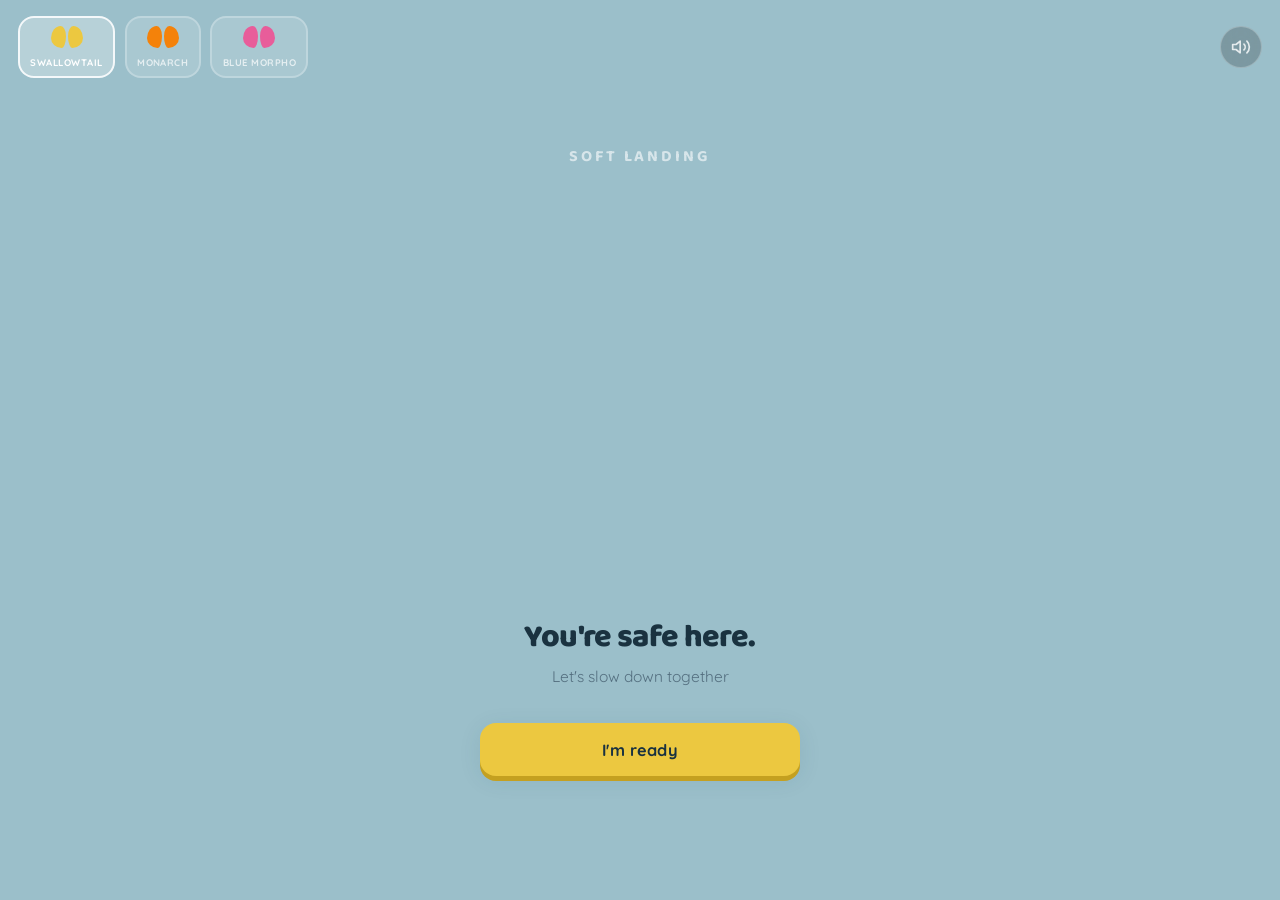
==== index.html @ 261a5939 "Put species picker and music button in shared top bar so they align" ====
<!DOCTYPE html>
<html lang="en">
<head>
    <meta charset="UTF-8">
    <meta name="viewport" content="width=device-width, initial-scale=1.0">
    <title>Soft Landing</title>
    <link rel="preconnect" href="https://fonts.googleapis.com">
    <link rel="preconnect" href="https://fonts.gstatic.com" crossorigin>
    <link href="https://fonts.googleapis.com/css2?family=Baloo+2:wght@700;800&family=Quicksand:wght@400;500;600;700&display=swap" rel="stylesheet">
    <link rel="stylesheet" href="style.css">
    <script>const t=localStorage.getItem('bf-theme');if(t)document.documentElement.classList.add('theme-'+t);</script>
</head>
<body>
    <div class="screen active screen--breathing">
        <div class="home-top-bar">
            <div class="species-picker" id="speciesPicker">
                <button class="species-btn" data-theme="" data-video="images/breathingbutterfly.mp4">
                    <div class="species-icon" style="--wc:#ECC840"></div>
                    <span>Swallowtail</span>
                </button>
                <button class="species-btn" data-theme="monarch" data-video="images/butterfly-monarch.mp4">
                    <div class="species-icon" style="--wc:#F4820A"></div>
                    <span>Monarch</span>
                </button>
                <button class="species-btn" data-theme="morpho" data-video="images/butterfly-morpho.mp4">
                    <div class="species-icon" style="--wc:#E85D9A"></div>
                    <span>Blue Morpho</span>
                </button>
            </div>
            <button class="sound-toggle" id="soundToggle" aria-label="Toggle music"></button>
        </div>
        <div class="content breathing-content">
            <p class="app-name">Soft Landing</p>
            <video class="butterfly-video" id="butterflyVideo" autoplay loop muted playsinline>
                <source src="images/breathingbutterfly.mp4" type="video/mp4">
            </video>
            <header class="page-header">
                <h1 class="heading heading--light">You're safe here.</h1>
                <p class="subheading subheading--light">Let's slow down together</p>
            </header>
            <div class="btn-group">
                <button class="btn btn--fill" id="btnReady">I'm ready</button>
            </div>
        </div>
    </div>

    <audio id="bgMusic" loop src="images/theme-music.mp3"></audio>

    <script>
        // Species picker
        const video = document.getElementById('butterflyVideo');
        const VIDEOS = {
            '':       'images/breathingbutterfly.mp4',
            'monarch':'images/butterfly-monarch.mp4',
            'morpho': 'images/butterfly-morpho.mp4',
        };

        function applyTheme(theme, videoSrc) {
            localStorage.setItem('bf-theme', theme);
            document.documentElement.classList.remove('theme-monarch', 'theme-morpho');
            if (theme) document.documentElement.classList.add('theme-' + theme);
            // Swap butterfly video
            const src = videoSrc || VIDEOS[theme] || VIDEOS[''];
            if (video.querySelector('source').src !== new URL(src, location.href).href) {
                video.querySelector('source').setAttribute('src', src);
                video.load(); video.play();
            }
        }

        const saved = localStorage.getItem('bf-theme') || '';
        document.querySelectorAll('.species-btn').forEach(btn => {
            if (btn.dataset.theme === saved) btn.classList.add('active');
            btn.addEventListener('click', () => {
                document.querySelectorAll('.species-btn').forEach(b => b.classList.remove('active'));
                btn.classList.add('active');
                applyTheme(btn.dataset.theme, btn.dataset.video);
            });
        });

        // Restore saved video on load
        applyTheme(saved);

        document.getElementById('btnReady').addEventListener('click', () => {
            const video = document.getElementById('butterflyVideo');
            video.classList.add('flying-up');
            // Ensure music preference is saved before navigating
            if (musicOn) { music.play().catch(() => {}); }
            setTimeout(() => { window.location.href = 'camera.html'; }, 680);
        });

        // ── Music toggle ──────────────────────────────────────
        const music = document.getElementById('bgMusic');
        const toggleBtn = document.getElementById('soundToggle');
        let musicOn = localStorage.getItem('music-on') !== 'false'; // default on

        const ICON_ON  = `<svg width="20" height="20" viewBox="0 0 24 24" fill="none" stroke="currentColor" stroke-width="2" stroke-linecap="round" stroke-linejoin="round"><polygon points="11 5 6 9 2 9 2 15 6 15 11 19 11 5"/><path d="M15.54 8.46a5 5 0 0 1 0 7.07"/><path d="M19.07 4.93a10 10 0 0 1 0 14.14"/></svg>`;
        const ICON_OFF = `<svg width="20" height="20" viewBox="0 0 24 24" fill="none" stroke="currentColor" stroke-width="2" stroke-linecap="round" stroke-linejoin="round"><polygon points="11 5 6 9 2 9 2 15 6 15 11 19 11 5"/><line x1="23" y1="9" x2="17" y2="15"/><line x1="17" y1="9" x2="23" y2="15"/></svg>`;

        function applyMusicState(play) {
            musicOn = play;
            localStorage.setItem('music-on', play ? 'true' : 'false');
            toggleBtn.innerHTML = play ? ICON_ON : ICON_OFF;
            toggleBtn.setAttribute('aria-label', play ? 'Music on' : 'Music off');
            if (play) {
                music.play().catch(() => {});
            } else {
                music.pause();
            }
        }

        toggleBtn.addEventListener('click', () => applyMusicState(!musicOn));

        // Auto-start if preference is on (requires user gesture — handled on btnReady)
        applyMusicState(musicOn);
    </script>
</body>
</html>
---- style.css ----
:root {
    --bg:              #EDF5F7;
    --bg-card:         #FFFFFF;
    --yellow:          #ECC840;
    --yellow-deep:     #C4A020;
    --yellow-pale:     #FFF8D6;
    --teal:            #9BBFCA;
    --teal-deep:       #4A8A9A;
    --teal-pale:       #E2F1F5;
    --text:            #1A3240;
    --text-soft:       #557080;
    --text-muted:      rgba(26, 50, 64, 0.48);
    --yellow-rgb:      236, 200, 64;
    --yellow-deep-rgb: 196, 160, 32;
    --teal-rgb:        155, 191, 202;
    --radius-sm:    10px;
    --radius-md:    16px;
    --radius-lg:    24px;
    --radius-xl:    36px;
    --shadow-sm:    0 2px 12px rgba(26, 80, 100, 0.07);
    --shadow-md:    0 4px 22px rgba(26, 80, 100, 0.10);
    --shadow-lg:    0 8px 36px rgba(26, 80, 100, 0.13);
}

/* ─── Colour themes ──────────────────────────────────────── */

html.theme-monarch {
    --yellow:          #F4820A;
    --yellow-deep:     #C45A00;
    --yellow-pale:     #FFF0E0;
    --teal:            #4B7EC8;
    --teal-deep:       #2A5A9A;
    --teal-pale:       #E0EAFB;
    --bg:              #EDF2FA;
    --yellow-rgb:      244, 130, 10;
    --yellow-deep-rgb: 196, 90, 0;
    --teal-rgb:        75, 126, 200;
}

html.theme-morpho {
    --yellow:          #E85D9A;
    --yellow-deep:     #B83070;
    --yellow-pale:     #FFE0F2;
    --teal:            #5B9BD5;
    --teal-deep:       #2D6BB0;
    --teal-pale:       #E5EEFF;
    --bg:              #F5EFF8;
    --yellow-rgb:      232, 93, 154;
    --yellow-deep-rgb: 184, 48, 112;
    --teal-rgb:        91, 155, 213;
}

/* ─── Species picker (start page) ───────────────────────── */

.home-top-bar {
    position: absolute;
    top: 0;
    left: 0;
    right: 0;
    display: flex;
    align-items: center;
    justify-content: space-between;
    padding: 16px 18px;
    z-index: 10;
}

.species-picker {
    display: flex;
    gap: 0.6rem;
}

.species-btn {
    display: flex;
    flex-direction: column;
    align-items: center;
    gap: 0.35rem;
    background: rgba(255, 255, 255, 0.14);
    border: 2px solid rgba(255, 255, 255, 0.25);
    border-radius: var(--radius-md);
    padding: 0.5rem 0.65rem;
    cursor: pointer;
    color: rgba(255, 255, 255, 0.7);
    font-size: 0.6rem;
    font-family: 'Quicksand', sans-serif;
    font-weight: 700;
    letter-spacing: 0.05em;
    text-transform: uppercase;
    transition: background 0.2s, border-color 0.2s, color 0.2s;
    -webkit-tap-highlight-color: transparent;
}

.species-btn.active {
    background: rgba(255, 255, 255, 0.28);
    border-color: rgba(255, 255, 255, 0.85);
    color: #fff;
}

.species-icon {
    width: 34px;
    height: 24px;
    position: relative;
}

.species-icon::before,
.species-icon::after {
    content: '';
    position: absolute;
    top: 0;
    width: 15px;
    height: 22px;
    background: var(--wc, #ECC840);
}

.species-icon::before {
    right: calc(50% + 1px);
    border-radius: 65% 35% 30% 70% / 55% 45% 55% 45%;
}

.species-icon::after {
    left: calc(50% + 1px);
    border-radius: 35% 65% 70% 30% / 45% 55% 45% 55%;
}

* { box-sizing: border-box; margin: 0; padding: 0; }

html {
    height: 100%;
    height: 100dvh;
}

body {
    font-family: 'Quicksand', sans-serif;
    background: var(--bg);
    color: var(--text);
    height: 100%;
    overflow: hidden;
}

/* ─── Page entry animation ───────────────────────────────── */

@keyframes pageEnter {
    from { opacity: 0; transform: translateY(18px); }
    to   { opacity: 1; transform: translateY(0); }
}

/* ─── Screen base ────────────────────────────────────────── */

.screen {
    position: fixed;
    inset: 0;
    display: flex;
    flex-direction: column;
    align-items: center;
    justify-content: center;
    overflow-y: auto;
    background:
        radial-gradient(ellipse at 92% 8%,  rgba(var(--teal-rgb), 0.28) 0%, transparent 52%),
        radial-gradient(ellipse at 8%  92%, rgba(var(--yellow-rgb), 0.13) 0%, transparent 52%),
        var(--bg);
    animation: pageEnter 0.42s cubic-bezier(0.22, 1, 0.36, 1) both;
}

/* ─── Breathing screen ───────────────────────────────────── */

.screen--breathing {
    background: var(--teal);
    justify-content: center;
}

.breathing-content {
    gap: 2.2rem;
    padding-top: 3.8rem;
    padding-bottom: 2.5rem;
}

.butterfly-video {
    width: 380px;
    height: 380px;
    object-fit: contain;
    transition: opacity 0.3s ease;
}

@keyframes butterflyFlyUp {
    0%   { transform: translateY(0) scale(1);    opacity: 1; }
    60%  { transform: translateY(-30%) scale(1.08); opacity: 1; }
    100% { transform: translateY(-130%) scale(0.9); opacity: 0; }
}

.butterfly-video.flying-up {
    animation: butterflyFlyUp 0.68s cubic-bezier(0.4, 0, 0.2, 1) forwards;
}

.heading--light   { color: #fff; }
.subheading--light { color: rgba(255, 255, 255, 0.92); font-weight: 700; }

.app-name {
    font-family: 'Baloo 2', cursive;
    font-size: 1rem;
    font-weight: 700;
    letter-spacing: 0.18em;
    text-transform: uppercase;
    color: rgba(255, 255, 255, 0.6);
}

.breathe-cue {
    font-size: 1rem;
    font-weight: 600;
    color: rgba(255, 255, 255, 0.82);
    letter-spacing: 0.04em;
    min-height: 1.5em;
    transition: opacity 0.5s ease;
}

.btn--ghost-light {
    background: rgba(255, 255, 255, 0.18);
    border-color: rgba(255, 255, 255, 0.75);
    color: #fff;
}

.btn--ghost-light:hover {
    background: rgba(255, 255, 255, 0.28);
    border-color: #fff;
    color: #fff;
}

/* ─── Typography ─────────────────────────────────────────── */

.heading {
    font-family: 'Baloo 2', cursive;
    font-size: 2rem;
    font-weight: 800;
    color: var(--text);
    line-height: 1.1;
    letter-spacing: -0.02em;
}

.subheading {
    font-size: 0.97rem;
    font-weight: 400;
    color: var(--text-soft);
    line-height: 1.55;
}

.page-header { text-align: center; display: flex; flex-direction: column; align-items: center; gap: 0.4rem; }
.page-header .step-badge { margin-bottom: 0.75rem; }
.page-header .subheading { margin-top: 0.15rem; }

/* ─── Content wrapper ────────────────────────────────────── */

.content {
    display: flex;
    flex-direction: column;
    align-items: center;
    gap: 1.75rem;
    padding: 2.5rem 1.5rem;
    max-width: 440px;
    width: 100%;
}

/* ─── Buttons ────────────────────────────────────────────── */

.btn-group {
    display: flex;
    flex-direction: column;
    gap: 0.7rem;
    width: 100%;
    max-width: 320px;
}

.btn {
    width: 100%;
    padding: 1.05rem 1.5rem;
    border-radius: var(--radius-md);
    font-family: 'Quicksand', sans-serif;
    font-size: 1.02rem;
    font-weight: 800;
    cursor: pointer;
    letter-spacing: 0.01em;
    border: none;
    transition: transform 0.14s ease, box-shadow 0.14s ease;
}

.btn--fill {
    background: var(--yellow);
    color: var(--text);
    box-shadow: 0 5px 0 var(--yellow-deep), var(--shadow-md);
}

.btn--fill:hover {
    transform: translateY(-2px);
    box-shadow: 0 7px 0 var(--yellow-deep), 0 12px 28px rgba(var(--yellow-deep-rgb), 0.3);
}

.btn--fill:active {
    transform: translateY(4px);
    box-shadow: 0 1px 0 var(--yellow-deep);
}

.btn--ghost {
    background: transparent;
    border: 2px solid rgba(155, 191, 202, 0.5);
    color: var(--text-soft);
    box-shadow: none;
}

.btn--ghost:hover {
    background: var(--teal-pale);
    border-color: var(--teal);
    color: var(--text);
}

.sound-toggle {
    width: 42px;
    height: 42px;
    flex-shrink: 0;
    display: flex;
    align-items: center;
    justify-content: center;
    background: rgba(0, 0, 0, 0.20);
    border: 1.5px solid rgba(255, 255, 255, 0.25);
    color: rgba(255, 255, 255, 0.80);
    cursor: pointer;
    border-radius: 50%;
    backdrop-filter: blur(8px);
    -webkit-backdrop-filter: blur(8px);
    transition: color 0.2s, background 0.2s, border-color 0.2s;
    -webkit-tap-highlight-color: transparent;
}

.sound-toggle:hover {
    color: #fff;
    background: rgba(0, 0, 0, 0.34);
    border-color: rgba(255, 255, 255, 0.5);
}

.btn--large {
    padding: 1.15rem 2rem;
    font-size: 1.05rem;
}

/* ─── Step badge ─────────────────────────────────────────── */

.step-badge {
    display: inline-flex;
    align-items: center;
    gap: 0.45rem;
    background: var(--yellow-pale);
    border: 1.5px solid rgba(var(--yellow-deep-rgb), 0.25);
    color: var(--teal-deep);
    font-size: 0.78rem;
    font-weight: 700;
    letter-spacing: 0.06em;
    text-transform: uppercase;
    padding: 0.35rem 1rem;
    border-radius: 100px;
}

.content--has-tracker {
    padding-top: 56px;
}

/* ─── Camera butterfly wings ─────────────────────────────── */

.camera-container {
    position: relative;
    width: 100%;
    max-width: 340px;
    display: flex;
    align-items: center;
    justify-content: center;
}

.wing {
    position: absolute;
    width: 350px;
    top: 50%;
    transform: translateY(-50%);
    z-index: 0;
    object-fit: contain;
    pointer-events: none;
}

.wing--left {
    left: -210px;
}

.wing--right {
    right: -160px;
}

/* ─── Camera Screen ──────────────────────────────────────── */

.content--camera {
    gap: 0.9rem;
    padding: 1rem 1.25rem 1.25rem;
}

.camera-wrap {
    position: relative;
    width: 100%;
    max-width: 340px;
    height: 400px;
    max-height: calc(100vh - 300px);
    border-radius: var(--radius-lg);
    overflow: hidden;
    background: #0D2830;
    box-shadow: var(--shadow-lg);
    z-index: 1;
}

.camera-feed {
    width: 100%;
    height: 100%;
    object-fit: cover;
    display: block;
}

.frame-corner {
    position: absolute;
    width: 26px;
    height: 26px;
    pointer-events: none;
}

.frame-corner--tl { top: 14px; left: 14px;   border-top: 2.5px solid var(--yellow); border-left: 2.5px solid var(--yellow); border-radius: 5px 0 0 0; }
.frame-corner--tr { top: 14px; right: 14px;  border-top: 2.5px solid var(--yellow); border-right: 2.5px solid var(--yellow); border-radius: 0 5px 0 0; }
.frame-corner--bl { bottom: 14px; left: 14px;  border-bottom: 2.5px solid var(--teal); border-left: 2.5px solid var(--teal); border-radius: 0 0 0 5px; }
.frame-corner--br { bottom: 14px; right: 14px; border-bottom: 2.5px solid var(--teal); border-right: 2.5px solid var(--teal); border-radius: 0 0 5px 0; }

.photo-counter {
    position: absolute;
    bottom: 14px;
    left: 50%;
    transform: translateX(-50%);
    background: rgba(255, 248, 214, 0.93);
    color: var(--text);
    font-family: 'Quicksand', sans-serif;
    font-size: 0.76rem;
    font-weight: 800;
    letter-spacing: 0.07em;
    padding: 5px 14px;
    border-radius: 100px;
    white-space: nowrap;
    pointer-events: none;
}

.camera-flash {
    position: absolute;
    inset: 0;
    background: white;
    opacity: 0;
    pointer-events: none;
}

.camera-error {
    position: absolute;
    inset: 0;
    display: none;
    align-items: center;
    justify-content: center;
    padding: 2rem;
    text-align: center;
    background: rgba(13, 40, 48, 0.78);
}

.camera-error.visible { display: flex; }

.camera-error p {
    font-size: 0.95rem;
    font-style: italic;
    color: rgba(236, 200, 64, 0.9);
    line-height: 1.7;
}

.camera-prompt {
    font-size: 1rem;
    font-weight: 700;
    color: var(--text);
    background: var(--bg-card);
    padding: 0.65rem 1.5rem;
    border-radius: 100px;
    box-shadow: var(--shadow-sm);
    border: 1.5px solid rgba(var(--teal-rgb), 0.28);
    transition: opacity 0.25s ease;
    white-space: nowrap;
    max-width: 320px;
    width: 100%;
    text-align: center;
}

.btn--capture {
    width: 72px;
    height: 72px;
    border-radius: 50%;
    border: 3px solid rgba(255,255,255,0.75);
    background: var(--bg-card);
    cursor: pointer;
    position: relative;
    flex-shrink: 0;
    box-shadow: 0 0 0 7px var(--teal-pale), var(--shadow-md);
    transition: transform 0.15s ease;
}

.btn--capture::after {
    content: '';
    position: absolute;
    inset: 7px;
    border-radius: 50%;
    background: var(--yellow);
    box-shadow: inset 0 2px 4px rgba(255,240,150,0.5);
}

.btn--capture:hover { transform: scale(1.07); }
.btn--capture:active { transform: scale(0.9); }
.btn--capture:disabled { opacity: 0.35; cursor: not-allowed; }

/* ─── Touch Screen ───────────────────────────────────────── */

.content--touch { gap: 1.5rem; padding: 2rem 1.25rem; }

.touch-grid {
    display: grid;
    grid-template-columns: repeat(3, 1fr);
    gap: 0.7rem;
    width: 100%;
    max-width: 360px;
}

.touch-item {
    background: var(--bg-card);
    border: 1.5px solid rgba(var(--teal-rgb), 0.2);
    border-radius: var(--radius-md);
    padding: 1.05rem 0.4rem 0.9rem;
    display: flex;
    flex-direction: column;
    align-items: center;
    gap: 6px;
    cursor: pointer;
    position: relative;
    box-shadow: var(--shadow-sm);
    transition: transform 0.18s ease, box-shadow 0.18s ease, opacity 0.3s ease;
    user-select: none;
    -webkit-tap-highlight-color: transparent;
}

.touch-item:hover {
    transform: translateY(-3px);
    box-shadow: var(--shadow-md);
}

.touch-item:active { transform: scale(0.91); }

.touch-emoji {
    font-size: 1.9rem;
    line-height: 1;
    display: block;
    color: var(--text);
}

.touch-label {
    font-size: 0.67rem;
    font-weight: 700;
    color: var(--text-soft);
    text-align: center;
    line-height: 1.2;
    white-space: nowrap;
    overflow: hidden;
    text-overflow: ellipsis;
    max-width: 100%;
    padding-bottom: 0.35rem;
}

.touch-item.checked {
    background: var(--yellow);
    border-color: var(--yellow-deep);
    box-shadow: 0 4px 0 var(--yellow-deep), var(--shadow-md);
    cursor: default;
    pointer-events: none;
}

.touch-item.checked .touch-emoji,
.touch-item.checked .touch-label {
    color: var(--text);
}

@keyframes touchPop {
    0%   { transform: scale(1); }
    35%  { transform: scale(0.78); }
    65%  { transform: scale(1.18); }
    100% { transform: scale(1); }
}

.touch-item.popping { animation: touchPop 0.3s ease; }

.touch-progress {
    font-size: 0.88rem;
    font-weight: 600;
    color: var(--text-muted);
    letter-spacing: 0.03em;
    transition: color 0.3s ease;
}

.touch-progress.complete {
    color: var(--teal-deep);
    font-weight: 700;
}

/* ─── Hear / Speaker ─────────────────────────────────────── */

.content--hear { gap: 1.5rem; padding: 2rem 1.5rem; }

.audio-card {
    display: flex;
    align-items: center;
    gap: 1.1rem;
    background: var(--bg-card);
    border-radius: var(--radius-lg);
    padding: 1.4rem 1.5rem;
    box-shadow: var(--shadow-md);
    border: 1.5px solid rgba(var(--teal-rgb), 0.2);
    border-left: 4px solid var(--teal);
    width: 100%;
    max-width: 320px;
}

.audio-symbol {
    width: 54px;
    height: 40px;
    flex-shrink: 0;
    color: var(--text);
}

.audio-bars {
    display: flex;
    align-items: flex-end;
    gap: 3px;
    height: 44px;
    flex: 1;
}

.audio-bar {
    flex: 1;
    height: 4px;
    background: var(--teal);
    border-radius: 3px;
    opacity: 0.25;
    transition: height 0.07s ease;
}

.audio-bars.recording .audio-bar {
    opacity: 1;
    background: linear-gradient(to top, var(--teal-deep), var(--teal));
}

.hear-leds {
    display: flex;
    gap: 0.65rem;
    align-items: center;
}

.hear-led {
    width: 11px;
    height: 11px;
    border-radius: 50%;
    background: rgba(26, 50, 64, 0.1);
    border: 1.5px solid rgba(26, 50, 64, 0.15);
    transition: background 0.3s ease, box-shadow 0.3s ease, border-color 0.3s ease;
}

.hear-led.lit {
    background: var(--yellow);
    border-color: var(--yellow-deep);
    box-shadow: 0 2px 0 var(--yellow-deep), 0 0 10px rgba(236, 200, 64, 0.45);
}

.btn--record {
    width: 72px;
    height: 72px;
    border-radius: 50%;
    border: 3px solid rgba(255, 255, 255, 0.8);
    background: var(--bg-card);
    cursor: pointer;
    position: relative;
    flex-shrink: 0;
    box-shadow: 0 0 0 8px var(--teal-pale), var(--shadow-md);
    transition: transform 0.15s ease;
}

.btn--record::after {
    content: '';
    position: absolute;
    inset: 9px;
    border-radius: 50%;
    background: var(--yellow);
    box-shadow: inset 0 2px 4px rgba(255, 240, 150, 0.5);
    transition: border-radius 0.22s ease, background 0.22s ease;
}

.btn--record.recording::after {
    border-radius: 6px;
    background: var(--teal-deep);
    animation: innerPulse 1.1s ease-in-out infinite;
}

.btn--record.recording { animation: outerRing 1.4s ease-out infinite; }
.btn--record:hover  { transform: scale(1.06); }
.btn--record:active { transform: scale(0.92); }
.btn--record:disabled { opacity: 0.38; cursor: not-allowed; animation: none; }

@keyframes innerPulse {
    0%, 100% { opacity: 1; }
    50%       { opacity: 0.6; }
}

@keyframes outerRing {
    0%   { box-shadow: 0 0 0 8px var(--teal-pale), var(--shadow-md), 0 0 0  0 rgba(var(--yellow-deep-rgb), 0.5); }
    60%  { box-shadow: 0 0 0 8px var(--teal-pale), var(--shadow-md), 0 0 0 22px rgba(var(--yellow-deep-rgb), 0); }
    100% { box-shadow: 0 0 0 8px var(--teal-pale), var(--shadow-md), 0 0 0  0 rgba(var(--yellow-deep-rgb), 0); }
}

.hear-status {
    font-size: 1rem;
    font-weight: 500;
    font-style: italic;
    color: var(--text-soft);
    line-height: 1.5;
    min-height: 1.5em;
    text-align: center;
}

/* ─── Smell Screen ───────────────────────────────────────── */

.content--smell { gap: 1.4rem; }

.antenna-targets {
    display: flex;
    gap: 4rem;
    align-items: flex-start;
    justify-content: center;
}

.antenna-target {
    display: flex;
    flex-direction: column;
    align-items: center;
}

.antenna-tip {
    width: 64px;
    height: 64px;
    border-radius: 50%;
    border: 2.5px dashed rgba(26, 50, 64, 0.22);
    background: var(--bg-card);
    box-shadow: var(--shadow-sm);
    display: flex;
    align-items: center;
    justify-content: center;
    transition: border-color 0.2s, background 0.2s, transform 0.2s, box-shadow 0.2s;
}

.antenna-drop-symbol {
    font-size: 1.6rem;
    color: var(--text-muted);
    transition: color 0.2s;
}

.antenna-tip.drag-over {
    border-color: var(--teal);
    border-style: solid;
    background: var(--teal-pale);
    transform: scale(1.12);
}

.antenna-tip.filled {
    border: 2.5px solid var(--yellow-deep);
    border-style: solid;
    background: var(--yellow);
    transform: scale(1.08);
    box-shadow: 0 4px 0 var(--yellow-deep), var(--shadow-md);
}

.antenna-tip.filled .antenna-drop-symbol { color: var(--text); }

.antenna-stem {
    width: 2px;
    height: 44px;
    background: var(--text);
    border-radius: 2px;
    opacity: 0.2;
    margin-top: 4px;
}

.smell-palette {
    display: grid;
    grid-template-columns: repeat(4, 1fr);
    gap: 0.55rem;
    width: 100%;
    max-width: 320px;
}

.smell-item {
    background: var(--bg-card);
    border: 1.5px solid rgba(var(--teal-rgb), 0.2);
    border-radius: var(--radius-md);
    padding: 0.7rem 0.3rem 0.55rem;
    display: flex;
    flex-direction: column;
    align-items: center;
    gap: 4px;
    cursor: grab;
    box-shadow: var(--shadow-sm);
    user-select: none;
    touch-action: none;
    transition: opacity 0.3s, transform 0.15s;
}

.smell-item:active { transform: scale(0.95); }

.smell-item.used {
    opacity: 0.25;
    pointer-events: none;
}

.smell-symbol {
    font-size: 1.4rem;
    color: var(--text);
    line-height: 1;
}

.smell-label {
    font-size: 0.6rem;
    font-weight: 700;
    color: var(--text-soft);
    text-align: center;
}

/* ─── Taste Screen ───────────────────────────────────────── */

.taste-butterfly {
    display: flex;
    justify-content: center;
    align-items: flex-start;
}

.taste-bf-icon {
    width: 80px;
    height: 62px;
    position: relative;
    perspective: 120px;
}

.taste-wing {
    position: absolute;
    top: 0;
    width: 34px;
    height: 54px;
    background: var(--yellow);
    box-shadow: 0 2px 10px rgba(196, 160, 32, 0.28);
}

.taste-wing--l {
    right: calc(50% + 2px);
    border-radius: 65% 35% 30% 70% / 55% 45% 55% 45%;
    transform-origin: right center;
}

.taste-wing--r {
    left: calc(50% + 2px);
    border-radius: 35% 65% 70% 30% / 45% 55% 45% 55%;
    transform-origin: left center;
}

.taste-bf-body {
    position: absolute;
    left: 50%;
    top: 4px;
    width: 10px;
    height: 54px;
    background: var(--text);
    border-radius: 5px;
    transform: translateX(-50%);
    opacity: 0.65;
    z-index: 1;
    display: flex;
    flex-direction: column;
    align-items: center;
    overflow: visible;
}

.proboscis {
    width: 2px;
    height: 0;
    background: var(--text);
    border-radius: 2px;
    opacity: 0;
    margin-top: auto;
}

@keyframes proboscisOut {
    0%   { height: 0;    opacity: 0; }
    15%  { height: 10px; opacity: 1; }
    55%  { height: 64px; opacity: 1; }
    85%  { height: 64px; opacity: 0.8; }
    100% { height: 64px; opacity: 0; }
}

@keyframes tasteFlapL {
    0%, 100% { transform: rotateY(0deg); }
    50%       { transform: rotateY(55deg); }
}

@keyframes tasteFlapR {
    0%, 100% { transform: rotateY(0deg); }
    50%       { transform: rotateY(-55deg); }
}

.taste-butterfly.feeding .proboscis    { animation: proboscisOut 0.9s ease-out forwards; }
.taste-butterfly.feeding .taste-wing--l { animation: tasteFlapL 0.34s ease 0s 2; }
.taste-butterfly.feeding .taste-wing--r { animation: tasteFlapR 0.34s ease 0s 2; }



.taste-options {
    display: flex;
    flex-direction: column;
    gap: 0.6rem;
    width: 100%;
    max-width: 320px;
}

.taste-opt {
    display: flex;
    align-items: center;
    gap: 1rem;
    padding: 1rem 1.25rem;
    background: var(--bg-card);
    border: 2px solid rgba(var(--teal-rgb), 0.2);
    border-radius: var(--radius-md);
    box-shadow: var(--shadow-sm);
    cursor: pointer;
    text-align: left;
    transition: transform 0.14s ease, box-shadow 0.14s ease, background 0.18s ease, border-color 0.18s ease;
    -webkit-tap-highlight-color: transparent;
}

.taste-opt:hover {
    transform: translateY(-2px);
    box-shadow: var(--shadow-md);
    border-color: rgba(var(--teal-rgb), 0.45);
}

.taste-opt:active { transform: scale(0.97); }

.taste-opt.selected {
    background: var(--yellow);
    border-color: var(--yellow-deep);
    box-shadow: 0 4px 0 var(--yellow-deep), var(--shadow-md);
}

.taste-emoji { font-size: 1.5rem; flex-shrink: 0; line-height: 1; }

.taste-label {
    font-size: 0.97rem;
    font-weight: 700;
    color: var(--text);
    transition: color 0.18s ease;
}

/* ─── Butterfly Progress Track ───────────────────────────── */

.prog-track {
    position: absolute;
    top: 10px;
    left: 40px;
    right: 24px;
    height: 40px;
    display: flex;
    flex-direction: row;
    align-items: center;
    gap: 8px;
    z-index: 10;
    pointer-events: none;
}

.prog-lily {
    width: auto;
    height: 32px;
    flex-shrink: 0;
    order: 2;
    filter: drop-shadow(0 2px 6px rgba(26, 80, 100, 0.18));
}

.prog-line {
    flex: 1;
    height: 2px;
    width: auto;
    background: rgba(26, 50, 64, 0.12);
    border-radius: 2px;
    position: relative;
}

.prog-line-fill {
    position: absolute;
    left: 0;
    top: 0;
    height: 100%;
    background: linear-gradient(to right, var(--yellow), var(--teal));
    border-radius: 2px;
}

.prog-butterfly {
    position: absolute;
    top: 50%;
    transform: translateX(-50%) translateY(-50%);
}

.prog-bf-icon {
    width: 32px;
    height: 26px;
    position: relative;
    perspective: 80px;
}

.prog-wing {
    position: absolute;
    top: 0;
    width: 13px;
    height: 22px;
    background: var(--yellow);
    box-shadow: 0 1px 5px rgba(var(--yellow-deep-rgb), 0.35);
}

.prog-wing--l {
    right: calc(50% + 1px);
    border-radius: 65% 35% 30% 70% / 55% 45% 55% 45%;
    transform-origin: right center;
}

.prog-wing--r {
    left: calc(50% + 1px);
    border-radius: 35% 65% 70% 30% / 45% 55% 45% 55%;
    transform-origin: left center;
}

.prog-bf-body {
    position: absolute;
    left: 50%;
    top: 2px;
    width: 4px;
    height: 22px;
    background: var(--text);
    border-radius: 3px;
    transform: translateX(-50%);
    opacity: 0.6;
    z-index: 1;
}

@keyframes progFlapL {
    0%, 100% { transform: rotateY(0deg); }
    50%       { transform: rotateY(68deg); }
}

@keyframes progFlapR {
    0%, 100% { transform: rotateY(0deg); }
    50%       { transform: rotateY(-68deg); }
}

.prog-butterfly.flapping .prog-wing--l {
    animation: progFlapL 0.36s ease 0s 3;
}

.prog-butterfly.flapping .prog-wing--r {
    animation: progFlapR 0.36s ease 0s 3;
}

.prog-track--complete .prog-line-fill {
    background: linear-gradient(to top, var(--yellow), var(--yellow-pale));
}

.prog-butterfly--landed {
    filter: drop-shadow(0 2px 8px rgba(var(--yellow-deep-rgb), 0.5));
}

/* ─── Completion Screen ──────────────────────────────────── */

.completion-badge {
    width: 130px;
    height: 130px;
    border-radius: 50%;
    background: var(--yellow);
    display: flex;
    align-items: center;
    justify-content: center;
    box-shadow:
        0 6px 0 var(--yellow-deep),
        0 14px 40px rgba(var(--yellow-deep-rgb), 0.35),
        0 0 0 18px var(--yellow-pale);
}

.completion-icon {
    font-size: 3rem;
    color: var(--text);
    line-height: 1;
}

/* ─── Confetti ───────────────────────────────────────────── */

.confetti-layer {
    position: fixed;
    inset: 0;
    pointer-events: none;
    overflow: hidden;
    z-index: 100;
}

.conf {
    position: absolute;
    top: -40px;
    opacity: 0;
    animation: confFall linear forwards;
}

/* tiny butterfly shape: two rounded wings + a dot body */
.conf-bf {
    width: 18px;
    height: 14px;
    position: relative;
}
.conf-bf::before,
.conf-bf::after {
    content: '';
    position: absolute;
    top: 0;
    width: 8px;
    height: 12px;
    background: currentColor;
}
.conf-bf::before {
    right: calc(50% + 1px);
    border-radius: 60% 40% 30% 70% / 55% 45% 55% 45%;
}
.conf-bf::after {
    left: calc(50% + 1px);
    border-radius: 40% 60% 70% 30% / 45% 55% 45% 55%;
}

/* small square petal for variety */
.conf-sq {
    width: 10px;
    height: 10px;
    border-radius: 2px;
    background: currentColor;
}

/* lily image particle */
.conf-lily {
    width: 58px;
    height: auto;
    filter: drop-shadow(0 2px 4px rgba(0,0,0,0.18));
}

@keyframes confFall {
    0%   { transform: translateY(0)   rotate(0deg)   scale(0.6); opacity: 0; }
    8%   { opacity: 1; }
    80%  { opacity: 0.9; }
    100% { transform: translateY(110vh) rotate(720deg) scale(1);  opacity: 0; }
}

/* ─── Fluid / Mobile ─────────────────────────────────────── */

/* Scales smoothly across all phone sizes */
.butterfly-video {
    width: clamp(240px, 72vw, 380px);
    height: clamp(240px, 72vw, 380px);
}

.heading {
    font-size: clamp(1.55rem, 5.5vw, 2rem);
}

.subheading {
    font-size: clamp(0.85rem, 3vw, 0.97rem);
}

.content {
    padding: clamp(1.5rem, 5vw, 2.5rem) clamp(1.1rem, 4vw, 1.5rem);
    gap: clamp(1.2rem, 4vw, 1.75rem);
}

.breathing-content {
    gap: clamp(1.4rem, 4.5vw, 2.2rem);
    padding-top: clamp(3.2rem, 9vw, 3.8rem);
}

.btn {
    padding: clamp(0.78rem, 2.8vw, 1.05rem) 1.5rem;
    font-size: clamp(0.88rem, 3.2vw, 1.02rem);
}

.btn-group {
    max-width: clamp(200px, 65vw, 320px);
}

/* Only for very small phones (iPhone SE, older Androids) */
@media (max-width: 375px) {
    .butterfly-video {
        width: 230px;
        height: 230px;
    }
    .content--has-tracker {
        padding-top: 58px;
    }
}
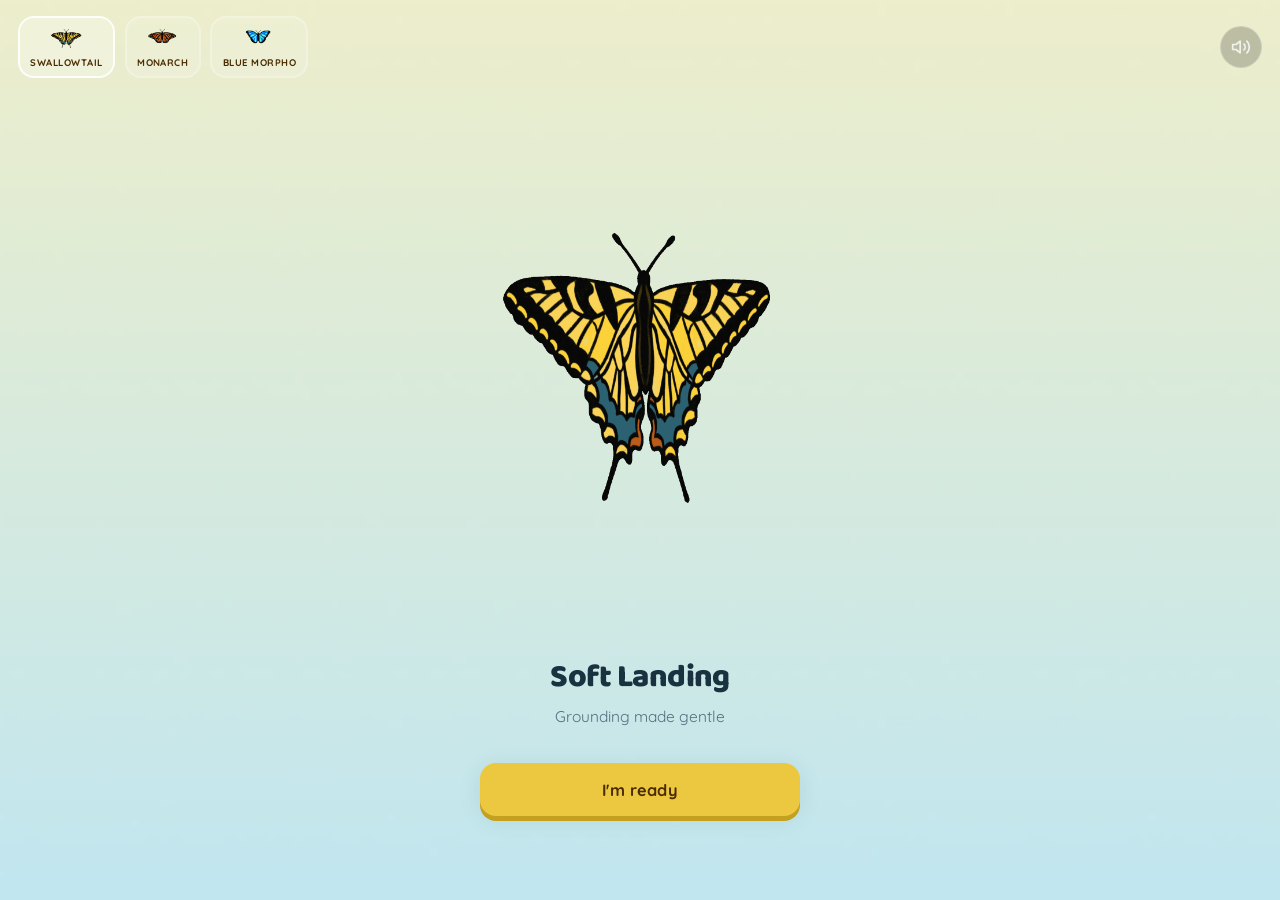
==== commit bf6adbc4: "Add multi-species butterfly selector with monarch, morpho, and swallowtail Replaces single breathing" ====
--- a/index.html
+++ b/index.html
@@ -14,29 +14,26 @@
     <div class="screen active screen--breathing">
         <div class="home-top-bar">
             <div class="species-picker" id="speciesPicker">
-                <button class="species-btn" data-theme="" data-video="images/breathingbutterfly.mp4">
-                    <div class="species-icon" style="--wc:#ECC840"></div>
+                <button class="species-btn" data-theme="" data-gif="images/swallowtail.gif">
+                    <img class="species-icon" src="images/swallowtail.png" alt="">
                     <span>Swallowtail</span>
                 </button>
-                <button class="species-btn" data-theme="monarch" data-video="images/butterfly-monarch.mp4">
-                    <div class="species-icon" style="--wc:#F4820A"></div>
+                <button class="species-btn" data-theme="monarch" data-gif="images/monarch.gif">
+                    <img class="species-icon" src="images/monarch.png" alt="">
                     <span>Monarch</span>
                 </button>
-                <button class="species-btn" data-theme="morpho" data-video="images/butterfly-morpho.mp4">
-                    <div class="species-icon" style="--wc:#E85D9A"></div>
+                <button class="species-btn" data-theme="morpho" data-gif="images/bluemorpho.gif">
+                    <img class="species-icon" src="images/bluemorpho.png" alt="">
                     <span>Blue Morpho</span>
                 </button>
             </div>
             <button class="sound-toggle" id="soundToggle" aria-label="Toggle music"></button>
         </div>
         <div class="content breathing-content">
-            <p class="app-name">Soft Landing</p>
-            <video class="butterfly-video" id="butterflyVideo" autoplay loop muted playsinline>
-                <source src="images/breathingbutterfly.mp4" type="video/mp4">
-            </video>
+            <img class="butterfly-video" id="butterflyVideo" src="images/swallowtail.gif" alt="">
             <header class="page-header">
-                <h1 class="heading heading--light">You're safe here.</h1>
-                <p class="subheading subheading--light">Let's slow down together</p>
+                <h1 class="heading heading--light">Soft Landing</h1>
+                <p class="subheading subheading--light">Grounding made gentle</p>
             </header>
             <div class="btn-group">
                 <button class="btn btn--fill" id="btnReady">I'm ready</button>
@@ -44,27 +41,22 @@
         </div>
     </div>
 
-    <audio id="bgMusic" loop src="images/theme-music.mp3"></audio>
+    <audio id="bgMusic" loop src="Pufino - Hopeful (freetouse.com).mp3"></audio>
 
     <script>
         // Species picker
-        const video = document.getElementById('butterflyVideo');
-        const VIDEOS = {
-            '':       'images/breathingbutterfly.mp4',
-            'monarch':'images/butterfly-monarch.mp4',
-            'morpho': 'images/butterfly-morpho.mp4',
+        const bfImg = document.getElementById('butterflyVideo');
+        const GIFS = {
+            '':       'images/swallowtail.gif',
+            'monarch':'images/monarch.gif',
+            'morpho': 'images/bluemorpho.gif',
         };
 
-        function applyTheme(theme, videoSrc) {
+        function applyTheme(theme, gifSrc) {
             localStorage.setItem('bf-theme', theme);
             document.documentElement.classList.remove('theme-monarch', 'theme-morpho');
             if (theme) document.documentElement.classList.add('theme-' + theme);
-            // Swap butterfly video
-            const src = videoSrc || VIDEOS[theme] || VIDEOS[''];
-            if (video.querySelector('source').src !== new URL(src, location.href).href) {
-                video.querySelector('source').setAttribute('src', src);
-                video.load(); video.play();
-            }
+            bfImg.src = gifSrc || GIFS[theme] || GIFS[''];
         }
 
         const saved = localStorage.getItem('bf-theme') || '';
@@ -73,17 +65,15 @@
             btn.addEventListener('click', () => {
                 document.querySelectorAll('.species-btn').forEach(b => b.classList.remove('active'));
                 btn.classList.add('active');
-                applyTheme(btn.dataset.theme, btn.dataset.video);
+                applyTheme(btn.dataset.theme, btn.dataset.gif);
             });
         });
 
-        // Restore saved video on load
+        // Restore saved gif on load
         applyTheme(saved);
 
         document.getElementById('btnReady').addEventListener('click', () => {
-            const video = document.getElementById('butterflyVideo');
-            video.classList.add('flying-up');
-            // Ensure music preference is saved before navigating
+            bfImg.classList.add('flying-up');
             if (musicOn) { music.play().catch(() => {}); }
             setTimeout(() => { window.location.href = 'camera.html'; }, 680);
         });
@@ -102,13 +92,16 @@
             toggleBtn.innerHTML = play ? ICON_ON : ICON_OFF;
             toggleBtn.setAttribute('aria-label', play ? 'Music on' : 'Music off');
             if (play) {
+                const t = parseFloat(localStorage.getItem('music-time') || '0');
                 music.play().catch(() => {});
+                if (t > 0) { music.currentTime = t; }
             } else {
                 music.pause();
             }
         }
 
         toggleBtn.addEventListener('click', () => applyMusicState(!musicOn));
+        window.addEventListener('pagehide', () => { localStorage.setItem('music-time', music.currentTime); });
 
         // Auto-start if preference is on (requires user gesture — handled on btnReady)
         applyMusicState(musicOn);
--- a/style.css
+++ b/style.css
@@ -20,6 +20,11 @@
     --shadow-sm:    0 2px 12px rgba(26, 80, 100, 0.07);
     --shadow-md:    0 4px 22px rgba(26, 80, 100, 0.10);
     --shadow-lg:    0 8px 36px rgba(26, 80, 100, 0.13);
+    --screen-bg:       #1A0B38;
+    --g1-rgb:          236, 200, 64;
+    --g2-rgb:          140, 60, 210;
+    --theme-text:      #4A2C00;
+    --theme-text-soft: rgba(74, 44, 0, 0.65);
 }
 
 /* ─── Colour themes ──────────────────────────────────────── */
@@ -35,6 +40,11 @@
     --yellow-rgb:      244, 130, 10;
     --yellow-deep-rgb: 196, 90, 0;
     --teal-rgb:        75, 126, 200;
+    --screen-bg:       #081525;
+    --g1-rgb:          244, 130, 10;
+    --g2-rgb:          20, 80, 190;
+    --theme-text:      #5A1E00;
+    --theme-text-soft: rgba(90, 30, 0, 0.65);
 }
 
 html.theme-morpho {
@@ -48,6 +58,11 @@
     --yellow-rgb:      232, 93, 154;
     --yellow-deep-rgb: 184, 48, 112;
     --teal-rgb:        91, 155, 213;
+    --screen-bg:       #080825;
+    --g1-rgb:          50, 130, 240;
+    --theme-text:      #061440;
+    --theme-text-soft: rgba(6, 20, 64, 0.65);
+    --g2-rgb:          150, 50, 210;
 }
 
 /* ─── Species picker (start page) ───────────────────────── */
@@ -79,7 +94,7 @@
     border-radius: var(--radius-md);
     padding: 0.5rem 0.65rem;
     cursor: pointer;
-    color: rgba(255, 255, 255, 0.7);
+    color: var(--theme-text);
     font-size: 0.6rem;
     font-family: 'Quicksand', sans-serif;
     font-weight: 700;
@@ -92,33 +107,14 @@
 .species-btn.active {
     background: rgba(255, 255, 255, 0.28);
     border-color: rgba(255, 255, 255, 0.85);
-    color: #fff;
+    color: var(--theme-text);
 }
 
 .species-icon {
     width: 34px;
     height: 24px;
-    position: relative;
-}
-
-.species-icon::before,
-.species-icon::after {
-    content: '';
-    position: absolute;
-    top: 0;
-    width: 15px;
-    height: 22px;
-    background: var(--wc, #ECC840);
-}
-
-.species-icon::before {
-    right: calc(50% + 1px);
-    border-radius: 65% 35% 30% 70% / 55% 45% 55% 45%;
-}
-
-.species-icon::after {
-    left: calc(50% + 1px);
-    border-radius: 35% 65% 70% 30% / 45% 55% 45% 55%;
+    object-fit: contain;
+    display: block;
 }
 
 * { box-sizing: border-box; margin: 0; padding: 0; }
@@ -153,29 +149,38 @@
     align-items: center;
     justify-content: center;
     overflow-y: auto;
-    background:
-        radial-gradient(ellipse at 92% 8%,  rgba(var(--teal-rgb), 0.28) 0%, transparent 52%),
-        radial-gradient(ellipse at 8%  92%, rgba(var(--yellow-rgb), 0.13) 0%, transparent 52%),
-        var(--bg);
+    background: url('images/swallowtailbg.png') center/cover no-repeat;
     animation: pageEnter 0.42s cubic-bezier(0.22, 1, 0.36, 1) both;
 }
 
+html.theme-monarch .screen {
+    background: url('images/monarchbg.png') center/cover no-repeat;
+}
+
+html.theme-morpho .screen {
+    background: url('images/morphobg.png') center/cover no-repeat;
+}
+
 /* ─── Breathing screen ───────────────────────────────────── */
 
 .screen--breathing {
-    background: var(--teal);
     justify-content: center;
 }
 
 .breathing-content {
     gap: 2.2rem;
-    padding-top: 3.8rem;
+    padding-top: 6rem;
     padding-bottom: 2.5rem;
 }
 
+.breathing-content .butterfly-video {
+    width: clamp(340px, 92vw, 520px);
+    height: clamp(340px, 92vw, 520px);
+}
+
 .butterfly-video {
-    width: 380px;
-    height: 380px;
+    width: 460px;
+    height: 460px;
     object-fit: contain;
     transition: opacity 0.3s ease;
 }
@@ -190,8 +195,8 @@
     animation: butterflyFlyUp 0.68s cubic-bezier(0.4, 0, 0.2, 1) forwards;
 }
 
-.heading--light   { color: #fff; }
-.subheading--light { color: rgba(255, 255, 255, 0.92); font-weight: 700; }
+.heading--light   { color: var(--theme-text); }
+.subheading--light { color: var(--theme-text-soft); font-weight: 700; }
 
 .app-name {
     font-family: 'Baloo 2', cursive;
@@ -199,13 +204,13 @@
     font-weight: 700;
     letter-spacing: 0.18em;
     text-transform: uppercase;
-    color: rgba(255, 255, 255, 0.6);
+    color: var(--theme-text-soft);
 }
 
 .breathe-cue {
     font-size: 1rem;
     font-weight: 600;
-    color: rgba(255, 255, 255, 0.82);
+    color: var(--theme-text-soft);
     letter-spacing: 0.04em;
     min-height: 1.5em;
     transition: opacity 0.5s ease;
@@ -213,14 +218,14 @@
 
 .btn--ghost-light {
     background: rgba(255, 255, 255, 0.18);
-    border-color: rgba(255, 255, 255, 0.75);
-    color: #fff;
+    border-color: var(--theme-text);
+    color: var(--theme-text);
 }
 
 .btn--ghost-light:hover {
     background: rgba(255, 255, 255, 0.28);
-    border-color: #fff;
-    color: #fff;
+    border-color: var(--theme-text);
+    color: var(--theme-text);
 }
 
 /* ─── Typography ─────────────────────────────────────────── */
@@ -282,7 +287,7 @@
 
 .btn--fill {
     background: var(--yellow);
-    color: var(--text);
+    color: var(--theme-text);
     box-shadow: 0 5px 0 var(--yellow-deep), var(--shadow-md);
 }
 
@@ -380,13 +385,7 @@
     pointer-events: none;
 }
 
-.wing--left {
-    left: -210px;
-}
-
-.wing--right {
-    right: -160px;
-}
+
 
 /* ─── Camera Screen ──────────────────────────────────────── */
 
@@ -842,6 +841,13 @@
     align-items: flex-start;
 }
 
+.taste-bf-img {
+    width: 200px;
+    height: auto;
+    object-fit: contain;
+    display: block;
+}
+
 .taste-bf-icon {
     width: 80px;
     height: 62px;
@@ -1055,6 +1061,13 @@
     z-index: 1;
 }
 
+.prog-bf-img {
+    width: 68px;
+    height: auto;
+    display: block;
+    transform: scaleX(-1);
+}
+
 @keyframes progFlapL {
     0%, 100% { transform: rotateY(0deg); }
     50%       { transform: rotateY(68deg); }
@@ -1170,8 +1183,8 @@
 
 /* Scales smoothly across all phone sizes */
 .butterfly-video {
-    width: clamp(240px, 72vw, 380px);
-    height: clamp(240px, 72vw, 380px);
+    width: clamp(300px, 88vw, 460px);
+    height: clamp(300px, 88vw, 460px);
 }
 
 .heading {
@@ -1201,11 +1214,55 @@
     max-width: clamp(200px, 65vw, 320px);
 }
 
+/* ─── Screen text overrides ───────────────────────────────── */
+
+.screen:not(.screen--breathing) .heading {
+    color: var(--theme-text);
+}
+.screen:not(.screen--breathing) .subheading {
+    color: var(--theme-text-soft);
+}
+.screen:not(.screen--breathing) .touch-progress {
+    color: var(--theme-text-soft);
+}
+.screen:not(.screen--breathing) .touch-progress.complete {
+    color: var(--theme-text);
+}
+.screen:not(.screen--breathing) .hear-status {
+    color: var(--theme-text-soft);
+}
+.screen:not(.screen--breathing) .prog-line {
+    background: rgba(255, 255, 255, 0.18);
+}
+
+/* ─── Smell body drop target ──────────────────────────────── */
+
+.smell-body-wrap {
+    position: relative;
+    display: inline-block;
+    margin-top: 36px;
+    overflow: visible;
+}
+
+.smell-body-img {
+    width: min(320px, 85vw);
+    height: auto;
+    display: block;
+}
+
+.smell-body-wrap .antenna-tip {
+    position: absolute;
+    transform: translate(-50%, -50%);
+}
+
+#tip1 { left: 22%; top: 15%; }
+#tip2 { left: 73%; top: 15%; }
+
 /* Only for very small phones (iPhone SE, older Androids) */
 @media (max-width: 375px) {
     .butterfly-video {
-        width: 230px;
-        height: 230px;
+        width: 280px;
+        height: 280px;
     }
     .content--has-tracker {
         padding-top: 58px;
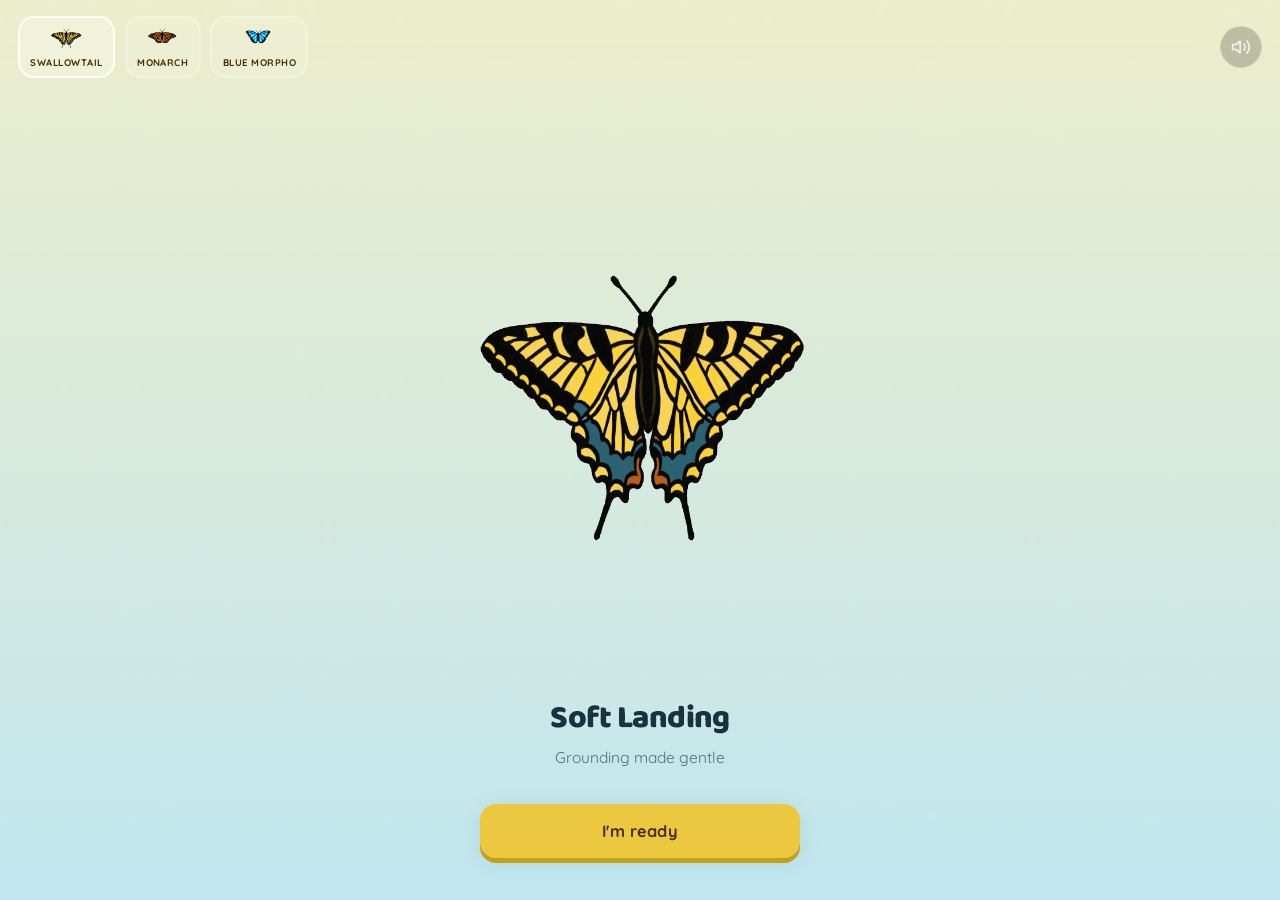
==== commit 33178762: "Convert to SPA with smooth screen transitions and animated progress butterfly" ====
--- a/index.html
+++ b/index.html
@@ -8,103 +8,637 @@
     <link rel="preconnect" href="https://fonts.gstatic.com" crossorigin>
     <link href="https://fonts.googleapis.com/css2?family=Baloo+2:wght@700;800&family=Quicksand:wght@400;500;600;700&display=swap" rel="stylesheet">
     <link rel="stylesheet" href="style.css">
-    <script>const t=localStorage.getItem('bf-theme');if(t)document.documentElement.classList.add('theme-'+t);</script>
+    <script>const _t=localStorage.getItem('bf-theme')||'';if(_t)document.documentElement.classList.add('theme-'+_t);</script>
 </head>
 <body>
-    <div class="screen active screen--breathing">
-        <div class="home-top-bar">
-            <div class="species-picker" id="speciesPicker">
-                <button class="species-btn" data-theme="" data-gif="images/swallowtail.gif">
-                    <img class="species-icon" src="images/swallowtail.png" alt="">
-                    <span>Swallowtail</span>
-                </button>
-                <button class="species-btn" data-theme="monarch" data-gif="images/monarch.gif">
-                    <img class="species-icon" src="images/monarch.png" alt="">
-                    <span>Monarch</span>
-                </button>
-                <button class="species-btn" data-theme="morpho" data-gif="images/bluemorpho.gif">
-                    <img class="species-icon" src="images/bluemorpho.png" alt="">
-                    <span>Blue Morpho</span>
-                </button>
+
+<div class="confetti-layer" id="confettiLayer"></div>
+
+<!-- Global progress bar -->
+<div class="global-prog-track" id="globalProgTrack">
+    <img class="prog-lily" src="images/lily.png" alt="">
+    <div class="prog-line">
+        <div class="prog-line-fill" id="globalProgFill" style="width:0%"></div>
+        <div class="prog-butterfly" id="globalProgButterfly" style="left:0%">
+            <img class="prog-bf-img" id="globalProgBfImg" src="" alt="">
+        </div>
+    </div>
+</div>
+
+<!-- ── Home ───────────────────────────────────────────────── -->
+<div class="screen screen--breathing active" id="screen-home">
+    <div class="home-top-bar">
+        <div class="species-picker" id="speciesPicker">
+            <button class="species-btn" data-theme="" data-gif="images/swallowtail.gif">
+                <img class="species-icon" src="images/swallowtail.png" alt="">
+                <span>Swallowtail</span>
+            </button>
+            <button class="species-btn" data-theme="monarch" data-gif="images/monarch.gif">
+                <img class="species-icon" src="images/monarch.png" alt="">
+                <span>Monarch</span>
+            </button>
+            <button class="species-btn" data-theme="morpho" data-gif="images/bluemorpho.gif">
+                <img class="species-icon" src="images/bluemorpho.png" alt="">
+                <span>Blue Morpho</span>
+            </button>
+        </div>
+        <button class="sound-toggle" id="soundToggle" aria-label="Toggle music"></button>
+    </div>
+    <div class="content breathing-content">
+        <img class="butterfly-video" id="butterflyVideo" src="" alt="">
+        <header class="page-header">
+            <h1 class="heading heading--light">Soft Landing</h1>
+            <p class="subheading subheading--light">Grounding made gentle</p>
+        </header>
+        <div class="btn-group">
+            <button class="btn btn--fill" id="btnReady">I'm ready</button>
+        </div>
+    </div>
+</div>
+
+<!-- ── Camera (Step 1) ────────────────────────────────────── -->
+<div class="screen" id="screen-camera">
+    <div class="content content--camera content--has-tracker">
+        <header class="page-header">
+            <span class="step-badge">Step 1 of 5 &nbsp;·&nbsp; See</span>
+            <h1 class="heading">What do you see?</h1>
+            <p class="subheading">Find 5 things you can see</p>
+        </header>
+        <p class="camera-prompt" id="cameraPrompt">Find a plant</p>
+        <div class="camera-container">
+            <img class="wing wing--left" src="images/left.png" alt="">
+            <img class="wing wing--right" src="images/right.png" alt="">
+            <div class="camera-wrap" id="cameraWrap">
+                <video class="camera-feed" id="cameraFeed" autoplay playsinline muted></video>
+                <div class="frame-corner frame-corner--tl"></div>
+                <div class="frame-corner frame-corner--tr"></div>
+                <div class="frame-corner frame-corner--bl"></div>
+                <div class="frame-corner frame-corner--br"></div>
+                <div class="photo-counter" id="photoCounter">1 of 5</div>
+                <div class="camera-flash" id="cameraFlash"></div>
+                <div class="camera-error" id="cameraError">
+                    <p>Camera access is needed.<br>Allow permission and reload.</p>
+                </div>
             </div>
-            <button class="sound-toggle" id="soundToggle" aria-label="Toggle music"></button>
-        </div>
-        <div class="content breathing-content">
-            <img class="butterfly-video" id="butterflyVideo" src="images/swallowtail.gif" alt="">
-            <header class="page-header">
-                <h1 class="heading heading--light">Soft Landing</h1>
-                <p class="subheading subheading--light">Grounding made gentle</p>
-            </header>
-            <div class="btn-group">
-                <button class="btn btn--fill" id="btnReady">I'm ready</button>
+        </div>
+        <button class="btn--capture" id="btnCapture" aria-label="Take photo"></button>
+        <canvas id="captureCanvas" hidden></canvas>
+    </div>
+</div>
+
+<!-- ── Touch (Step 2) ─────────────────────────────────────── -->
+<div class="screen" id="screen-touch">
+    <div class="content content--touch content--has-tracker">
+        <header class="page-header">
+            <span class="step-badge">Step 2 of 5 &nbsp;·&nbsp; Touch</span>
+            <h1 class="heading">What can you feel?</h1>
+            <p class="subheading">Touch 4 things around you</p>
+        </header>
+        <div class="touch-grid" id="touchGrid"></div>
+        <p class="touch-progress" id="touchProgress">0 of 4 touched</p>
+    </div>
+</div>
+
+<!-- ── Hear (Step 3) ──────────────────────────────────────── -->
+<div class="screen" id="screen-hear">
+    <div class="content content--hear content--has-tracker">
+        <header class="page-header">
+            <span class="step-badge">Step 3 of 5 &nbsp;·&nbsp; Hear</span>
+            <h1 class="heading">What can you hear?</h1>
+            <p class="subheading">Capture 3 sounds around you</p>
+        </header>
+        <div class="audio-card">
+            <svg class="audio-symbol" viewBox="0 0 36 40" fill="none" xmlns="http://www.w3.org/2000/svg">
+                <rect x="2" y="15" width="9" height="10" rx="1.5" stroke="currentColor" stroke-width="2.5"/>
+                <path d="M11 15 L23 5 L23 35 L11 25 Z" stroke="currentColor" stroke-width="2.5" stroke-linejoin="round"/>
+            </svg>
+            <div class="audio-bars" id="audioBars">
+                <div class="audio-bar"></div><div class="audio-bar"></div>
+                <div class="audio-bar"></div><div class="audio-bar"></div>
+                <div class="audio-bar"></div><div class="audio-bar"></div>
+                <div class="audio-bar"></div><div class="audio-bar"></div>
+                <div class="audio-bar"></div><div class="audio-bar"></div>
+                <div class="audio-bar"></div><div class="audio-bar"></div>
+                <div class="audio-bar"></div><div class="audio-bar"></div>
             </div>
         </div>
-    </div>
-
-    <audio id="bgMusic" loop src="Pufino - Hopeful (freetouse.com).mp3"></audio>
-
-    <script>
-        // Species picker
-        const bfImg = document.getElementById('butterflyVideo');
-        const GIFS = {
-            '':       'images/swallowtail.gif',
-            'monarch':'images/monarch.gif',
-            'morpho': 'images/bluemorpho.gif',
-        };
-
-        function applyTheme(theme, gifSrc) {
-            localStorage.setItem('bf-theme', theme);
-            document.documentElement.classList.remove('theme-monarch', 'theme-morpho');
-            if (theme) document.documentElement.classList.add('theme-' + theme);
-            bfImg.src = gifSrc || GIFS[theme] || GIFS[''];
+        <div class="hear-leds">
+            <div class="hear-led" id="led1"></div>
+            <div class="hear-led" id="led2"></div>
+            <div class="hear-led" id="led3"></div>
+        </div>
+        <button class="btn--record" id="btnRecord" aria-label="Record sound"></button>
+        <p class="hear-status" id="hearStatus">Tap to record</p>
+    </div>
+</div>
+
+<!-- ── Smell (Step 4) ─────────────────────────────────────── -->
+<div class="screen" id="screen-smell">
+    <div class="content content--smell content--has-tracker">
+        <header class="page-header">
+            <span class="step-badge">Step 4 of 5 &nbsp;·&nbsp; Smell</span>
+            <h1 class="heading">What can you smell?</h1>
+            <p class="subheading">Drag 2 scents you smell</p>
+        </header>
+        <div class="smell-body-wrap">
+            <img class="smell-body-img" src="images/body.png" alt="">
+            <div class="antenna-tip" id="tip1">
+                <span class="antenna-drop-symbol" id="label1">?</span>
+            </div>
+            <div class="antenna-tip" id="tip2">
+                <span class="antenna-drop-symbol" id="label2">?</span>
+            </div>
+        </div>
+        <div class="smell-palette" id="smellPalette"></div>
+    </div>
+</div>
+
+<!-- ── Taste (Step 5) ─────────────────────────────────────── -->
+<div class="screen" id="screen-taste">
+    <div class="content content--has-tracker">
+        <header class="page-header">
+            <span class="step-badge">Step 5 of 5 &nbsp;·&nbsp; Taste</span>
+            <h1 class="heading">Go get something to taste.</h1>
+            <p class="subheading">Drink water, eat a snack, or chew gum</p>
+        </header>
+        <div class="taste-butterfly" id="tasteBf">
+            <img class="taste-bf-img" id="tasteBfImg" src="" alt="">
+        </div>
+        <div class="taste-options">
+            <button class="taste-opt"><span class="taste-emoji">≈</span><span class="taste-label">Water</span></button>
+            <button class="taste-opt"><span class="taste-emoji">✦</span><span class="taste-label">Sweet candy</span></button>
+            <button class="taste-opt"><span class="taste-emoji">✸</span><span class="taste-label">Sour candy</span></button>
+            <button class="taste-opt"><span class="taste-emoji">✿</span><span class="taste-label">Snack</span></button>
+            <button class="taste-opt"><span class="taste-emoji">☽</span><span class="taste-label">Mint / gum</span></button>
+        </div>
+    </div>
+</div>
+
+<!-- ── Grounded (Completion) ──────────────────────────────── -->
+<div class="screen screen--breathing" id="screen-grounded">
+    <div class="content breathing-content">
+        <img class="butterfly-video" id="groundedBfGif" src="" alt="">
+        <header class="page-header">
+            <h1 class="heading heading--light">You landed softly</h1>
+            <p class="subheading subheading--light">5 · 4 · 3 · 2 · 1 — you did it!</p>
+        </header>
+        <footer class="btn-group">
+            <button class="btn btn--fill" id="btnClose">Close</button>
+        </footer>
+    </div>
+</div>
+
+<audio id="bgMusic" loop src="Pufino - Hopeful (freetouse.com).mp3"></audio>
+
+<script>
+// ── Image maps ────────────────────────────────────────────
+const THEME_GIF  = { '': 'images/swallowtail.gif',      monarch: 'images/monarch.gif',      morpho: 'images/bluemorpho.gif'      };
+const THEME_FLAP = { '': 'images/swallowtail-flap.gif', monarch: 'images/monarch-flap.gif', morpho: 'images/bluemorpho-flap.gif' };
+const THEME_PNG  = { '': 'images/swallowtail.png',      monarch: 'images/monarch.png',      morpho: 'images/bluemorpho.png'      };
+
+let currentTheme = localStorage.getItem('bf-theme') || '';
+
+function applyTheme(theme) {
+    currentTheme = theme;
+    localStorage.setItem('bf-theme', theme);
+    document.documentElement.classList.remove('theme-monarch', 'theme-morpho');
+    if (theme) document.documentElement.classList.add('theme-' + theme);
+    document.getElementById('butterflyVideo').src  = THEME_GIF[theme]  || THEME_GIF[''];
+    document.getElementById('globalProgBfImg').src = THEME_FLAP[theme] || THEME_FLAP[''];
+    document.getElementById('tasteBfImg').src      = THEME_PNG[theme]  || THEME_PNG[''];
+    document.getElementById('groundedBfGif').src   = THEME_GIF[theme]  || THEME_GIF[''];
+}
+
+applyTheme(currentTheme);
+
+document.querySelectorAll('.species-btn').forEach(btn => {
+    if (btn.dataset.theme === currentTheme) btn.classList.add('active');
+    btn.addEventListener('click', () => {
+        document.querySelectorAll('.species-btn').forEach(b => b.classList.remove('active'));
+        btn.classList.add('active');
+        applyTheme(btn.dataset.theme);
+    });
+});
+
+// ── Music ─────────────────────────────────────────────────
+const music     = document.getElementById('bgMusic');
+const toggleBtn = document.getElementById('soundToggle');
+let musicOn = localStorage.getItem('music-on') !== 'false';
+
+const ICON_ON  = `<svg width="20" height="20" viewBox="0 0 24 24" fill="none" stroke="currentColor" stroke-width="2" stroke-linecap="round" stroke-linejoin="round"><polygon points="11 5 6 9 2 9 2 15 6 15 11 19 11 5"/><path d="M15.54 8.46a5 5 0 0 1 0 7.07"/><path d="M19.07 4.93a10 10 0 0 1 0 14.14"/></svg>`;
+const ICON_OFF = `<svg width="20" height="20" viewBox="0 0 24 24" fill="none" stroke="currentColor" stroke-width="2" stroke-linecap="round" stroke-linejoin="round"><polygon points="11 5 6 9 2 9 2 15 6 15 11 19 11 5"/><line x1="23" y1="9" x2="17" y2="15"/><line x1="17" y1="9" x2="23" y2="15"/></svg>`;
+
+function applyMusicState(on) {
+    musicOn = on;
+    localStorage.setItem('music-on', on);
+    toggleBtn.innerHTML = on ? ICON_ON : ICON_OFF;
+    toggleBtn.setAttribute('aria-label', on ? 'Music on' : 'Music off');
+    if (on) music.play().catch(() => {});
+    else    music.pause();
+}
+
+toggleBtn.addEventListener('click', () => applyMusicState(!musicOn));
+applyMusicState(musicOn);
+
+// ── Navigation ────────────────────────────────────────────
+let currentScreenId = 'home';
+
+const PROG_STEPS = {
+    camera:   { pos:   0, fill:   0 },
+    touch:    { pos:  22, fill:  22 },
+    hear:     { pos:  44, fill:  44 },
+    smell:    { pos:  66, fill:  66 },
+    taste:    { pos:  88, fill:  88 },
+    grounded: { pos: 105, fill: 100 },
+};
+
+function goTo(id, onSwitch) {
+    const leaving  = document.getElementById('screen-' + currentScreenId);
+    const entering = document.getElementById('screen-' + id);
+    leaving.classList.add('screen--leaving');
+    setTimeout(() => {
+        leaving.classList.remove('active', 'screen--leaving');
+        if (onSwitch) onSwitch();
+        currentScreenId = id;
+        entering.classList.add('active');
+        setProgress(id);
+    }, 320);
+}
+
+function setProgress(screenId) {
+    const track = document.getElementById('globalProgTrack');
+    const step  = PROG_STEPS[screenId];
+    if (!step) {
+        track.classList.remove('visible', 'prog-track--complete');
+        // Reset silently while hidden so next run starts from 0
+        const bf = document.getElementById('globalProgButterfly');
+        bf.style.transition = 'none';
+        bf.style.left = '0%';
+        document.getElementById('globalProgFill').style.width = '0%';
+        document.getElementById('globalProgButterfly').classList.remove('prog-butterfly--landed');
+        requestAnimationFrame(() => { bf.style.transition = ''; });
+        return;
+    }
+    track.classList.add('visible');
+    track.classList.toggle('prog-track--complete', screenId === 'grounded');
+
+    const bf   = document.getElementById('globalProgButterfly');
+    const fill = document.getElementById('globalProgFill');
+    bf.classList.remove('flying');
+    void bf.offsetWidth;
+    bf.classList.add('flying');
+    bf.style.left   = step.pos  + '%';
+    fill.style.width = step.fill + '%';
+    bf.classList.toggle('prog-butterfly--landed', screenId === 'grounded');
+}
+
+// ── Home ──────────────────────────────────────────────────
+document.getElementById('btnReady').addEventListener('click', () => {
+    const bfImg = document.getElementById('butterflyVideo');
+    bfImg.classList.add('flying-up');
+    if (musicOn) music.play().catch(() => {});
+    setTimeout(() => {
+        bfImg.classList.remove('flying-up');
+        goTo('camera', initCamera);
+    }, 680);
+});
+
+// ── Camera ────────────────────────────────────────────────
+let cameraStream = null;
+let photosTaken  = 0;
+let selPrompts   = [];
+
+const PROMPTS = [
+    'Find a plant','Find your keys','Find a pencil','Find a cup or mug',
+    'Find a book','Find a pillow','Find a window','Find a bag',
+    'Find a photograph','Find a shoe','Find a clock','Find a mirror',
+    'Find something red','Find something blue','Find something green','Find something yellow',
+    'Find something colorful','Find something that sparkles','Find something wooden','Find something circular',
+    'Find something you love','Find something that makes you smile','Find something with 4 legs','Find something older than you',
+    'Find something alive','Find something cozy','Find something that moves','Find something that makes noise',
+    'Find the tallest thing nearby','Find the smallest thing nearby',
+    'Find something a friend gave you','Find your favorite color',
+    'Find something soft','Find something shiny','Find something with a pattern','Find something you use every day',
+];
+
+function pickRandom(arr, n) { return [...arr].sort(() => Math.random() - 0.5).slice(0, n); }
+
+function initCamera() {
+    photosTaken = 0;
+    selPrompts  = pickRandom(PROMPTS, 5);
+    document.getElementById('photoCounter').textContent  = '1 of 5';
+    document.getElementById('cameraPrompt').textContent  = selPrompts[0];
+    document.getElementById('cameraError').classList.remove('visible');
+    document.getElementById('btnCapture').disabled = false;
+
+    navigator.mediaDevices.getUserMedia({
+        video: { facingMode: { ideal: 'environment' }, width: { ideal: 1280 }, height: { ideal: 960 } }
+    }).then(stream => {
+        cameraStream = stream;
+        document.getElementById('cameraFeed').srcObject = stream;
+    }).catch(() => {
+        document.getElementById('cameraError').classList.add('visible');
+        document.getElementById('btnCapture').disabled = true;
+    });
+}
+
+function stopCamera() {
+    if (cameraStream) {
+        cameraStream.getTracks().forEach(t => t.stop());
+        cameraStream = null;
+        document.getElementById('cameraFeed').srcObject = null;
+    }
+}
+
+function triggerFlash() {
+    const f = document.getElementById('cameraFlash');
+    f.style.transition = 'none'; f.style.opacity = '0.8';
+    requestAnimationFrame(() => requestAnimationFrame(() => {
+        f.style.transition = 'opacity 0.35s ease'; f.style.opacity = '0';
+    }));
+}
+
+function setPrompt(text, fade) {
+    const el = document.getElementById('cameraPrompt');
+    if (!fade) { el.textContent = text; return; }
+    el.style.opacity = '0';
+    setTimeout(() => { el.textContent = text; el.style.opacity = '1'; }, 220);
+}
+
+document.getElementById('btnCapture').addEventListener('click', () => {
+    if (photosTaken >= 5 || !cameraStream) return;
+    const canvas = document.getElementById('captureCanvas');
+    const feed   = document.getElementById('cameraFeed');
+    canvas.width  = feed.videoWidth  || 640;
+    canvas.height = feed.videoHeight || 480;
+    canvas.getContext('2d').drawImage(feed, 0, 0);
+    photosTaken++;
+    triggerFlash();
+    if (photosTaken >= 5) {
+        document.getElementById('btnCapture').disabled = true;
+        setTimeout(() => goTo('touch', () => { stopCamera(); initTouch(); }), 500);
+    } else {
+        document.getElementById('photoCounter').textContent = `${photosTaken + 1} of 5`;
+        setPrompt(selPrompts[photosTaken], true);
+    }
+});
+
+// ── Touch ─────────────────────────────────────────────────
+const TOUCH_POOL = [
+    { emoji: '⚷', label: 'keys'          }, { emoji: '✎', label: 'pencil'        },
+    { emoji: '✄', label: 'stationary'    }, { emoji: '≈', label: 'water'         },
+    { emoji: '❀', label: 'plant'         }, { emoji: '♫', label: 'headphones'    },
+    { emoji: '↯', label: 'charger'       }, { emoji: '⊟', label: 'box'           },
+    { emoji: '✸', label: 'spiky object'  }, { emoji: '❦', label: 'cute object'   },
+    { emoji: '❅', label: 'cold object'   }, { emoji: '▬', label: 'smooth object' },
+    { emoji: '⚓︎',label: 'heavy object' }, { emoji: '○', label: 'round object'  },
+];
+
+let touchDoneCount = 0;
+
+function initTouch() {
+    touchDoneCount = 0;
+    const prog = document.getElementById('touchProgress');
+    prog.textContent = '0 of 4 touched';
+    prog.classList.remove('complete');
+    const grid = document.getElementById('touchGrid');
+    grid.innerHTML = '';
+    pickRandom(TOUCH_POOL, 12).forEach(item => {
+        const btn = document.createElement('button');
+        btn.className = 'touch-item';
+        btn.innerHTML = `<span class="touch-emoji">${item.emoji}</span><span class="touch-label">${item.label}</span>`;
+        btn.addEventListener('click', () => {
+            if (btn.classList.contains('checked')) return;
+            btn.classList.add('popping');
+            btn.addEventListener('animationend', () => {
+                btn.classList.remove('popping');
+                btn.classList.add('checked');
+                touchDoneCount++;
+                prog.textContent = `${touchDoneCount} of 4 touched`;
+                if (touchDoneCount >= 4) {
+                    prog.classList.add('complete');
+                    prog.textContent = 'All done ✓';
+                    setTimeout(() => goTo('hear', initHear), 700);
+                }
+            }, { once: true });
+        });
+        grid.appendChild(btn);
+    });
+}
+
+// ── Hear ──────────────────────────────────────────────────
+let recordingCount = 0, mediaRecorder = null, audioStream = null;
+let audioCtx = null, analyser = null, audioAnimFrame = null;
+let isRecording = false, autoStopTimer = null;
+
+function initHear() {
+    recordingCount = 0; isRecording = false;
+    clearTimeout(autoStopTimer);
+    ['led1','led2','led3'].forEach(id => document.getElementById(id).classList.remove('lit'));
+    document.getElementById('hearStatus').textContent = 'Tap to record';
+    document.getElementById('btnRecord').disabled = false;
+    document.getElementById('btnRecord').classList.remove('recording');
+    document.getElementById('audioBars').classList.remove('recording');
+    cancelAnimationFrame(audioAnimFrame);
+    document.querySelectorAll('#audioBars .audio-bar').forEach(b => b.style.height = '3px');
+}
+
+function stopAudio() {
+    clearTimeout(autoStopTimer);
+    if (mediaRecorder && mediaRecorder.state !== 'inactive') { isRecording = false; mediaRecorder.stop(); }
+    cancelAnimationFrame(audioAnimFrame);
+    if (audioStream) { audioStream.getTracks().forEach(t => t.stop()); audioStream = null; }
+    if (audioCtx)    { audioCtx.close(); audioCtx = null; analyser = null; }
+}
+
+function animateBars() {
+    const bars = document.querySelectorAll('#audioBars .audio-bar');
+    const data = new Uint8Array(analyser.frequencyBinCount);
+    (function draw() {
+        audioAnimFrame = requestAnimationFrame(draw);
+        analyser.getByteFrequencyData(data);
+        bars.forEach((bar, i) => {
+            const h = Math.max(4, (data[Math.floor(i * data.length / bars.length)] / 255) * 40 + 4);
+            bar.style.height = h + 'px';
+        });
+    })();
+}
+
+function setRecordingState(active) {
+    document.getElementById('btnRecord').classList.toggle('recording', active);
+    document.getElementById('audioBars').classList.toggle('recording', active);
+}
+
+function stopRecording() {
+    clearTimeout(autoStopTimer);
+    setRecordingState(false);
+    if (mediaRecorder && mediaRecorder.state !== 'inactive') mediaRecorder.stop();
+}
+
+async function startRecording() {
+    if (!audioStream) {
+        try { audioStream = await navigator.mediaDevices.getUserMedia({ audio: true }); }
+        catch { document.getElementById('hearStatus').textContent = 'Microphone access needed.'; return; }
+    }
+    if (!audioCtx) {
+        audioCtx = new (window.AudioContext || window.webkitAudioContext)();
+        analyser  = audioCtx.createAnalyser(); analyser.fftSize = 64;
+        audioCtx.createMediaStreamSource(audioStream).connect(analyser);
+    }
+    mediaRecorder = new MediaRecorder(audioStream);
+    mediaRecorder.ondataavailable = () => {};
+    mediaRecorder.onstop = () => {
+        isRecording = false; setRecordingState(false);
+        cancelAnimationFrame(audioAnimFrame);
+        document.querySelectorAll('#audioBars .audio-bar').forEach(b => b.style.height = '3px');
+        const LEDs = ['led1','led2','led3'];
+        document.getElementById(LEDs[recordingCount]).classList.add('lit');
+        recordingCount++;
+        if (recordingCount >= 3) {
+            document.getElementById('hearStatus').textContent = 'Well done!';
+            document.getElementById('btnRecord').disabled = true;
+            setTimeout(() => goTo('smell', () => { stopAudio(); initSmell(); }), 900);
+        } else {
+            document.getElementById('hearStatus').textContent = 'Nice one! Find another.';
         }
-
-        const saved = localStorage.getItem('bf-theme') || '';
-        document.querySelectorAll('.species-btn').forEach(btn => {
-            if (btn.dataset.theme === saved) btn.classList.add('active');
-            btn.addEventListener('click', () => {
-                document.querySelectorAll('.species-btn').forEach(b => b.classList.remove('active'));
-                btn.classList.add('active');
-                applyTheme(btn.dataset.theme, btn.dataset.gif);
-            });
-        });
-
-        // Restore saved gif on load
-        applyTheme(saved);
-
-        document.getElementById('btnReady').addEventListener('click', () => {
-            bfImg.classList.add('flying-up');
-            if (musicOn) { music.play().catch(() => {}); }
-            setTimeout(() => { window.location.href = 'camera.html'; }, 680);
-        });
-
-        // ── Music toggle ──────────────────────────────────────
-        const music = document.getElementById('bgMusic');
-        const toggleBtn = document.getElementById('soundToggle');
-        let musicOn = localStorage.getItem('music-on') !== 'false'; // default on
-
-        const ICON_ON  = `<svg width="20" height="20" viewBox="0 0 24 24" fill="none" stroke="currentColor" stroke-width="2" stroke-linecap="round" stroke-linejoin="round"><polygon points="11 5 6 9 2 9 2 15 6 15 11 19 11 5"/><path d="M15.54 8.46a5 5 0 0 1 0 7.07"/><path d="M19.07 4.93a10 10 0 0 1 0 14.14"/></svg>`;
-        const ICON_OFF = `<svg width="20" height="20" viewBox="0 0 24 24" fill="none" stroke="currentColor" stroke-width="2" stroke-linecap="round" stroke-linejoin="round"><polygon points="11 5 6 9 2 9 2 15 6 15 11 19 11 5"/><line x1="23" y1="9" x2="17" y2="15"/><line x1="17" y1="9" x2="23" y2="15"/></svg>`;
-
-        function applyMusicState(play) {
-            musicOn = play;
-            localStorage.setItem('music-on', play ? 'true' : 'false');
-            toggleBtn.innerHTML = play ? ICON_ON : ICON_OFF;
-            toggleBtn.setAttribute('aria-label', play ? 'Music on' : 'Music off');
-            if (play) {
-                const t = parseFloat(localStorage.getItem('music-time') || '0');
-                music.play().catch(() => {});
-                if (t > 0) { music.currentTime = t; }
-            } else {
-                music.pause();
-            }
+    };
+    mediaRecorder.start();
+    isRecording = true; setRecordingState(true);
+    document.getElementById('hearStatus').textContent = 'Recording… tap to stop';
+    animateBars();
+    autoStopTimer = setTimeout(() => { if (isRecording) stopRecording(); }, 5000);
+}
+
+document.getElementById('btnRecord').addEventListener('click', () => {
+    isRecording ? stopRecording() : startRecording();
+});
+
+// ── Smell ─────────────────────────────────────────────────
+const SCENTS = [
+    { symbol: '❀', label: 'floral'    }, { symbol: '≈', label: 'fresh air' },
+    { symbol: '♡', label: 'lavender'  }, { symbol: '✸', label: 'citrus'    },
+    { symbol: '≡', label: 'cedar'     }, { symbol: '∿', label: 'rain'      },
+    { symbol: '◎', label: 'sweet'     }, { symbol: '!', label: 'stinky'    },
+];
+
+let smellDragEl = null, smellDragSrc = null, smellFilled = 0;
+
+function initSmell() {
+    smellFilled = 0;
+    ['tip1','tip2'].forEach(id => {
+        document.getElementById(id).classList.remove('filled','drag-over');
+    });
+    document.getElementById('label1').textContent = '?';
+    document.getElementById('label2').textContent = '?';
+    const palette = document.getElementById('smellPalette');
+    palette.innerHTML = '';
+    SCENTS.forEach(s => {
+        const el = document.createElement('div');
+        el.className = 'smell-item';
+        el.innerHTML = `<span class="smell-symbol">${s.symbol}</span><span class="smell-label">${s.label}</span>`;
+        el.dataset.symbol = s.symbol;
+        el.addEventListener('pointerdown', smellStartDrag);
+        palette.appendChild(el);
+    });
+}
+
+function smellStartDrag(e) {
+    e.preventDefault();
+    smellDragSrc = e.currentTarget;
+    smellDragEl  = smellDragSrc.cloneNode(true);
+    const r = smellDragSrc.getBoundingClientRect();
+    Object.assign(smellDragEl.style, {
+        position:'fixed', width:r.width+'px', zIndex:1000,
+        pointerEvents:'none', opacity:'0.92', transform:'scale(1.12)', transition:'none',
+        left:(e.clientX-r.width/2)+'px', top:(e.clientY-r.height/2)+'px',
+        borderRadius:'var(--radius-md)',
+    });
+    document.body.appendChild(smellDragEl);
+    document.addEventListener('pointermove', smellOnMove);
+    document.addEventListener('pointerup',   smellOnUp);
+}
+
+function smellOnMove(e) {
+    if (!smellDragEl) return;
+    smellDragEl.style.left = (e.clientX - smellDragEl.offsetWidth/2)  + 'px';
+    smellDragEl.style.top  = (e.clientY - smellDragEl.offsetHeight/2) + 'px';
+    ['tip1','tip2'].forEach(id => {
+        const tip = document.getElementById(id);
+        const rc  = tip.getBoundingClientRect();
+        tip.classList.toggle('drag-over',
+            Math.hypot(e.clientX-(rc.left+rc.width/2), e.clientY-(rc.top+rc.height/2)) < 48
+            && !tip.classList.contains('filled'));
+    });
+}
+
+function smellOnUp(e) {
+    document.removeEventListener('pointermove', smellOnMove);
+    document.removeEventListener('pointerup',   smellOnUp);
+    if (smellDragEl) { smellDragEl.remove(); smellDragEl = null; }
+    ['tip1','tip2'].forEach((id, i) => {
+        const tip = document.getElementById(id);
+        tip.classList.remove('drag-over');
+        if (tip.classList.contains('filled')) return;
+        const rc = tip.getBoundingClientRect();
+        if (Math.hypot(e.clientX-(rc.left+rc.width/2), e.clientY-(rc.top+rc.height/2)) < 52) {
+            tip.classList.add('filled');
+            document.getElementById(i === 0 ? 'label1' : 'label2').textContent = smellDragSrc.dataset.symbol;
+            smellDragSrc.classList.add('used');
+            smellFilled++;
+            if (smellFilled >= 2) setTimeout(() => goTo('taste', initTaste), 700);
         }
-
-        toggleBtn.addEventListener('click', () => applyMusicState(!musicOn));
-        window.addEventListener('pagehide', () => { localStorage.setItem('music-time', music.currentTime); });
-
-        // Auto-start if preference is on (requires user gesture — handled on btnReady)
-        applyMusicState(musicOn);
-    </script>
+    });
+    smellDragSrc = null;
+}
+
+// ── Taste ─────────────────────────────────────────────────
+let tasteFed = false;
+
+function initTaste() {
+    tasteFed = false;
+    document.getElementById('tasteBfImg').src = THEME_PNG[currentTheme] || THEME_PNG[''];
+    document.querySelectorAll('.taste-opt').forEach(b => b.classList.remove('selected'));
+}
+
+document.querySelectorAll('.taste-opt').forEach(btn => {
+    btn.addEventListener('click', () => {
+        if (tasteFed) return;
+        tasteFed = true;
+        document.querySelectorAll('.taste-opt').forEach(b => b.classList.remove('selected'));
+        btn.classList.add('selected');
+        document.getElementById('tasteBfImg').src = THEME_GIF[currentTheme] || THEME_GIF[''];
+        setTimeout(() => goTo('grounded', initGrounded), 1400);
+    });
+});
+
+// ── Grounded ──────────────────────────────────────────────
+function initGrounded() {
+    document.getElementById('groundedBfGif').src = THEME_GIF[currentTheme] || THEME_GIF[''];
+    launchConfetti();
+}
+
+document.getElementById('btnClose').addEventListener('click', () => {
+    goTo('home', () => {
+        document.getElementById('butterflyVideo').src = THEME_GIF[currentTheme] || THEME_GIF[''];
+        document.getElementById('butterflyVideo').classList.remove('flying-up');
+    });
+});
+
+// ── Confetti ──────────────────────────────────────────────
+function launchConfetti() {
+    const layer = document.getElementById('confettiLayer');
+    function spawn(delay) {
+        const el = document.createElement('img');
+        el.src = 'images/lily.png'; el.className = 'conf conf-lily';
+        const x = 5 + Math.random() * 90, dur = 2.0 + Math.random() * 2.4;
+        const sz = 18 + Math.random() * 82, rot = Math.random() * 360;
+        el.style.cssText = `left:${x}%;width:${sz}px;transform:rotate(${rot}deg);animation-name:confFall;animation-duration:${dur}s;animation-delay:${delay}s;animation-fill-mode:forwards;`;
+        layer.appendChild(el);
+        setTimeout(() => el.remove(), (delay + dur + 0.2) * 1000);
+    }
+    for (let i = 0; i < 54; i++) spawn(i * (0.6 / 54));
+    setTimeout(() => { for (let i = 0; i < 24; i++) spawn(i * 0.04); }, 1200);
+}
+</script>
 </body>
 </html>
--- a/style.css
+++ b/style.css
@@ -132,33 +132,90 @@
     overflow: hidden;
 }
 
-/* ─── Page entry animation ───────────────────────────────── */
+/* ─── Page entry / exit animations ──────────────────────── */
 
 @keyframes pageEnter {
     from { opacity: 0; transform: translateY(18px); }
     to   { opacity: 1; transform: translateY(0); }
 }
 
+@keyframes pageLeave {
+    from { opacity: 1; transform: translateY(0); }
+    to   { opacity: 0; transform: translateY(-14px); }
+}
+
+.screen--leaving {
+    display: flex !important;
+    animation: pageLeave 0.32s cubic-bezier(0.22, 1, 0.36, 1) forwards;
+    pointer-events: none;
+}
+
+/* ─── Global progress bar (SPA) ──────────────────────────── */
+
+.global-prog-track {
+    position: fixed;
+    top: clamp(1.5rem, 5vw, 2.5rem);
+    left: 40px;
+    right: 24px;
+    height: 40px;
+    display: flex;
+    flex-direction: row;
+    align-items: center;
+    gap: 8px;
+    z-index: 20;
+    pointer-events: none;
+    opacity: 0;
+    transition: opacity 0.3s ease;
+}
+
+.global-prog-track.visible { opacity: 1; }
+
+@keyframes bfFly {
+    0%   { transform: translateX(-50%) translateY(-50%); }
+    20%  { transform: translateX(-50%) translateY(calc(-50% - 10px)) rotate(-6deg); }
+    40%  { transform: translateX(-50%) translateY(calc(-50% + 4px))  rotate(3deg); }
+    60%  { transform: translateX(-50%) translateY(calc(-50% - 7px))  rotate(-4deg); }
+    80%  { transform: translateX(-50%) translateY(calc(-50% + 2px))  rotate(2deg); }
+    100% { transform: translateX(-50%) translateY(-50%); }
+}
+
+.prog-butterfly.flying {
+    animation: bfFly 0.65s ease-in-out;
+}
+
 /* ─── Screen base ────────────────────────────────────────── */
 
 .screen {
     position: fixed;
     inset: 0;
-    display: flex;
+    display: none;
     flex-direction: column;
     align-items: center;
     justify-content: center;
     overflow-y: auto;
     background: url('images/swallowtailbg.png') center/cover no-repeat;
+    padding-top: clamp(1.5rem, 4vw, 2.5rem);
+}
+
+.screen.active {
+    display: flex;
     animation: pageEnter 0.42s cubic-bezier(0.22, 1, 0.36, 1) both;
 }
 
 html.theme-monarch .screen {
-    background: url('images/monarchbg.png') center/cover no-repeat;
+    background: url('images/monarchbg.png') top center/cover no-repeat;
+}
+
+html.theme-monarch .butterfly-video {
+    object-position: center 40%;
 }
 
 html.theme-morpho .screen {
-    background: url('images/morphobg.png') center/cover no-repeat;
+    background: url('images/morphobg.png') top center/cover no-repeat;
+}
+
+html.theme-morpho .butterfly-video {
+    object-position: center 40%;
 }
 
 /* ─── Breathing screen ───────────────────────────────────── */
@@ -361,7 +418,7 @@
 }
 
 .content--has-tracker {
-    padding-top: 56px;
+    padding-top: clamp(3rem, 8vw, 4rem);
 }
 
 /* ─── Camera butterfly wings ─────────────────────────────── */
@@ -945,6 +1002,7 @@
     box-shadow: var(--shadow-sm);
     cursor: pointer;
     text-align: left;
+    font-family: 'Quicksand', sans-serif;
     transition: transform 0.14s ease, box-shadow 0.14s ease, background 0.18s ease, border-color 0.18s ease;
     -webkit-tap-highlight-color: transparent;
 }
@@ -976,7 +1034,7 @@
 
 .prog-track {
     position: absolute;
-    top: 10px;
+    top: clamp(1.5rem, 5vw, 2.5rem);
     left: 40px;
     right: 24px;
     height: 40px;
@@ -1018,6 +1076,7 @@
     position: absolute;
     top: 50%;
     transform: translateX(-50%) translateY(-50%);
+    transition: left 0.65s cubic-bezier(0.4, 0, 0.2, 1);
 }
 
 .prog-bf-icon {
@@ -1202,7 +1261,7 @@
 
 .breathing-content {
     gap: clamp(1.4rem, 4.5vw, 2.2rem);
-    padding-top: clamp(3.2rem, 9vw, 3.8rem);
+    padding-top: clamp(5rem, 13vw, 6.5rem);
 }
 
 .btn {
@@ -1255,7 +1314,7 @@
     transform: translate(-50%, -50%);
 }
 
-#tip1 { left: 22%; top: 15%; }
+#tip1 { left: 27%; top: 15%; }
 #tip2 { left: 73%; top: 15%; }
 
 /* Only for very small phones (iPhone SE, older Androids) */
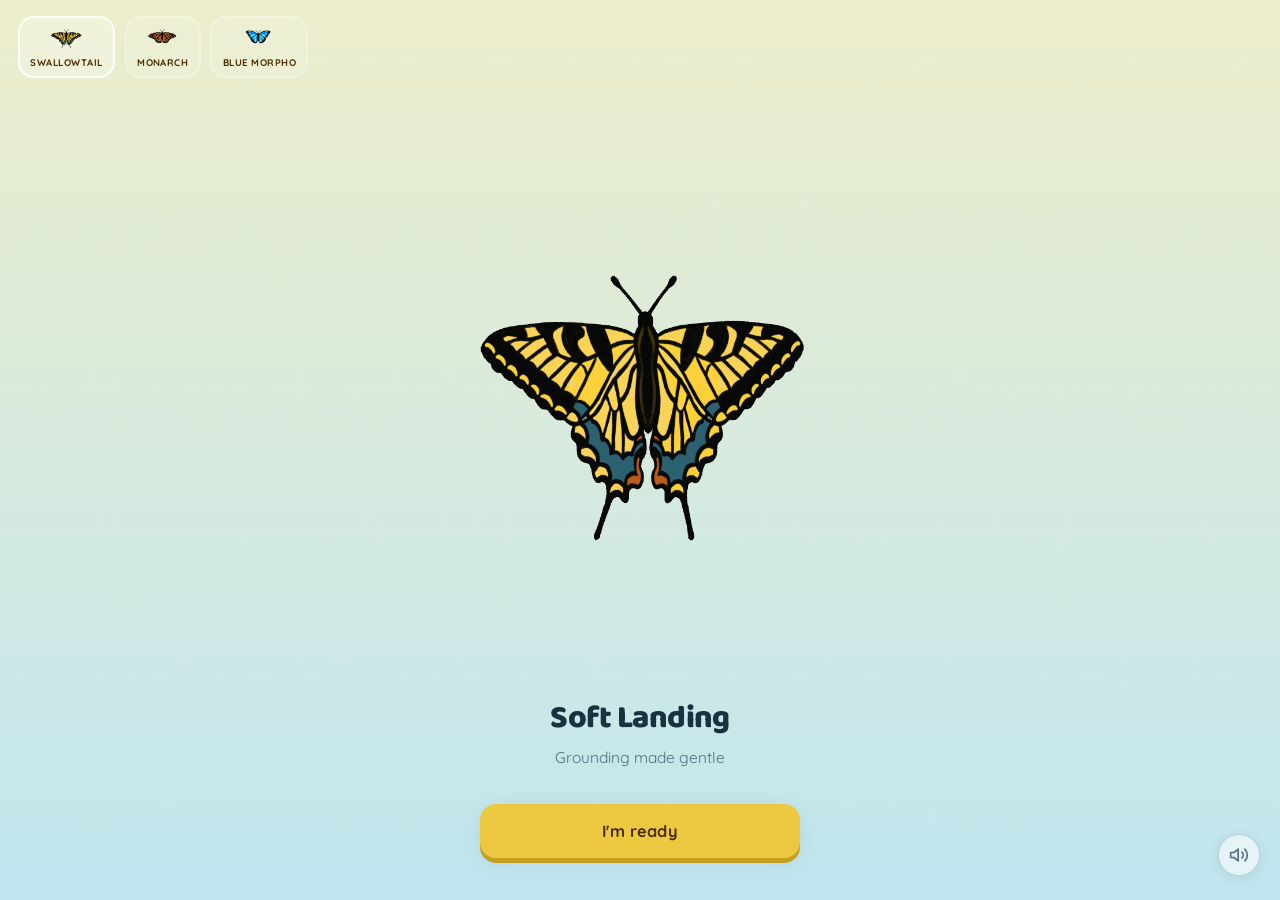
==== commit c3aac4c3: "Add global sound toggle, fix step 1 overlap, larger lilies, center monarch/morpho butterflies" ====
--- a/index.html
+++ b/index.html
@@ -13,6 +13,9 @@
 <body>
 
 <div class="confetti-layer" id="confettiLayer"></div>
+
+<!-- Global sound toggle -->
+<button class="sound-toggle" id="soundToggle" aria-label="Toggle music"></button>
 
 <!-- Global progress bar -->
 <div class="global-prog-track" id="globalProgTrack">
@@ -42,7 +45,6 @@
                 <span>Blue Morpho</span>
             </button>
         </div>
-        <button class="sound-toggle" id="soundToggle" aria-label="Toggle music"></button>
     </div>
     <div class="content breathing-content">
         <img class="butterfly-video" id="butterflyVideo" src="" alt="">
@@ -140,12 +142,13 @@
             <h1 class="heading">What can you smell?</h1>
             <p class="subheading">Drag 2 scents you smell</p>
         </header>
-        <div class="smell-body-wrap">
-            <img class="smell-body-img" src="images/body.png" alt="">
+        <div class="smell-lilies">
             <div class="antenna-tip" id="tip1">
+                <img class="smell-lily-img" src="images/smelllily.png" alt="">
                 <span class="antenna-drop-symbol" id="label1">?</span>
             </div>
             <div class="antenna-tip" id="tip2">
+                <img class="smell-lily-img" src="images/smelllily.png" alt="">
                 <span class="antenna-drop-symbol" id="label2">?</span>
             </div>
         </div>
--- a/style.css
+++ b/style.css
@@ -207,7 +207,7 @@
 }
 
 html.theme-monarch .butterfly-video {
-    object-position: center 40%;
+    object-position: 62% 58%;
 }
 
 html.theme-morpho .screen {
@@ -215,7 +215,7 @@
 }
 
 html.theme-morpho .butterfly-video {
-    object-position: center 40%;
+    object-position: 62% 58%;
 }
 
 /* ─── Breathing screen ───────────────────────────────────── */
@@ -372,27 +372,42 @@
 }
 
 .sound-toggle {
+    position: fixed;
+    bottom: 24px;
+    right: 20px;
+    z-index: 30;
     width: 42px;
     height: 42px;
-    flex-shrink: 0;
     display: flex;
     align-items: center;
     justify-content: center;
-    background: rgba(0, 0, 0, 0.20);
-    border: 1.5px solid rgba(255, 255, 255, 0.25);
-    color: rgba(255, 255, 255, 0.80);
+    background: rgba(255, 255, 255, 0.55);
+    border: 1.5px solid rgba(26, 50, 64, 0.18);
+    color: var(--text-soft);
     cursor: pointer;
     border-radius: 50%;
     backdrop-filter: blur(8px);
     -webkit-backdrop-filter: blur(8px);
     transition: color 0.2s, background 0.2s, border-color 0.2s;
     -webkit-tap-highlight-color: transparent;
+    box-shadow: 0 2px 12px rgba(26,50,64,0.10);
 }
 
 .sound-toggle:hover {
-    color: #fff;
+    background: rgba(255, 255, 255, 0.80);
+    border-color: rgba(26, 50, 64, 0.30);
+}
+
+.screen--breathing .sound-toggle {
+    background: rgba(0, 0, 0, 0.20);
+    border-color: rgba(255, 255, 255, 0.25);
+    color: rgba(255, 255, 255, 0.85);
+}
+
+.screen--breathing .sound-toggle:hover {
     background: rgba(0, 0, 0, 0.34);
     border-color: rgba(255, 255, 255, 0.5);
+    color: #fff;
 }
 
 .btn--large {
@@ -418,7 +433,7 @@
 }
 
 .content--has-tracker {
-    padding-top: clamp(3rem, 8vw, 4rem);
+    padding-top: clamp(4.5rem, 11vw, 5.5rem);
 }
 
 /* ─── Camera butterfly wings ─────────────────────────────── */
@@ -1296,26 +1311,82 @@
 
 /* ─── Smell body drop target ──────────────────────────────── */
 
-.smell-body-wrap {
-    position: relative;
-    display: inline-block;
-    margin-top: 36px;
-    overflow: visible;
-}
-
-.smell-body-img {
-    width: min(320px, 85vw);
-    height: auto;
-    display: block;
-}
-
-.smell-body-wrap .antenna-tip {
-    position: absolute;
+/* ─── Smell lily drop zones ───────────────────────────────── */
+
+.smell-lilies {
+    display: flex;
+    flex-direction: row;
+    flex-wrap: nowrap;
+    gap: 12px;
+    align-items: center;
+    justify-content: center;
+    width: 100%;
+}
+
+.smell-lilies .antenna-tip {
+    width: 175px !important;
+    height: 175px !important;
+    border: none !important;
+    background: transparent !important;
+    box-shadow: none !important;
+    border-radius: 0 !important;
+    position: relative !important;
+    flex-shrink: 0;
+    display: block !important;
+}
+
+.smell-lily-img {
+    position: absolute;
+    inset: 0;
+    width: 100%;
+    height: 100%;
+    object-fit: contain;
+    pointer-events: none;
+    transition: transform 0.2s ease;
+}
+
+.smell-lilies .antenna-tip .antenna-drop-symbol {
+    position: absolute;
+    top: 44%;
+    left: 50%;
     transform: translate(-50%, -50%);
-}
-
-#tip1 { left: 27%; top: 15%; }
-#tip2 { left: 73%; top: 15%; }
+    z-index: 1;
+    font-size: 1rem;
+    font-weight: 700;
+    font-family: 'Quicksand', sans-serif;
+    color: var(--text-soft);
+    background: rgba(255, 255, 255, 0.82);
+    width: 36px;
+    height: 36px;
+    border-radius: 50%;
+    display: flex;
+    align-items: center;
+    justify-content: center;
+    box-shadow: 0 1px 6px rgba(26,50,64,0.13);
+    border: 2px solid rgba(26,50,64,0.12);
+    backdrop-filter: blur(2px);
+}
+
+.smell-lilies .antenna-tip.drag-over {
+    border: none !important;
+    background: transparent !important;
+    box-shadow: none !important;
+    transform: scale(1.1);
+}
+
+.smell-lilies .antenna-tip.filled {
+    border: none !important;
+    background: transparent !important;
+    box-shadow: none !important;
+    transform: scale(1.06);
+}
+
+.smell-lilies .antenna-tip.filled .antenna-drop-symbol {
+    font-size: 1.1rem;
+    background: rgba(255,255,255,0.95);
+    color: var(--text);
+    border-color: rgba(26,50,64,0.22);
+}
 
 /* Only for very small phones (iPhone SE, older Androids) */
 @media (max-width: 375px) {
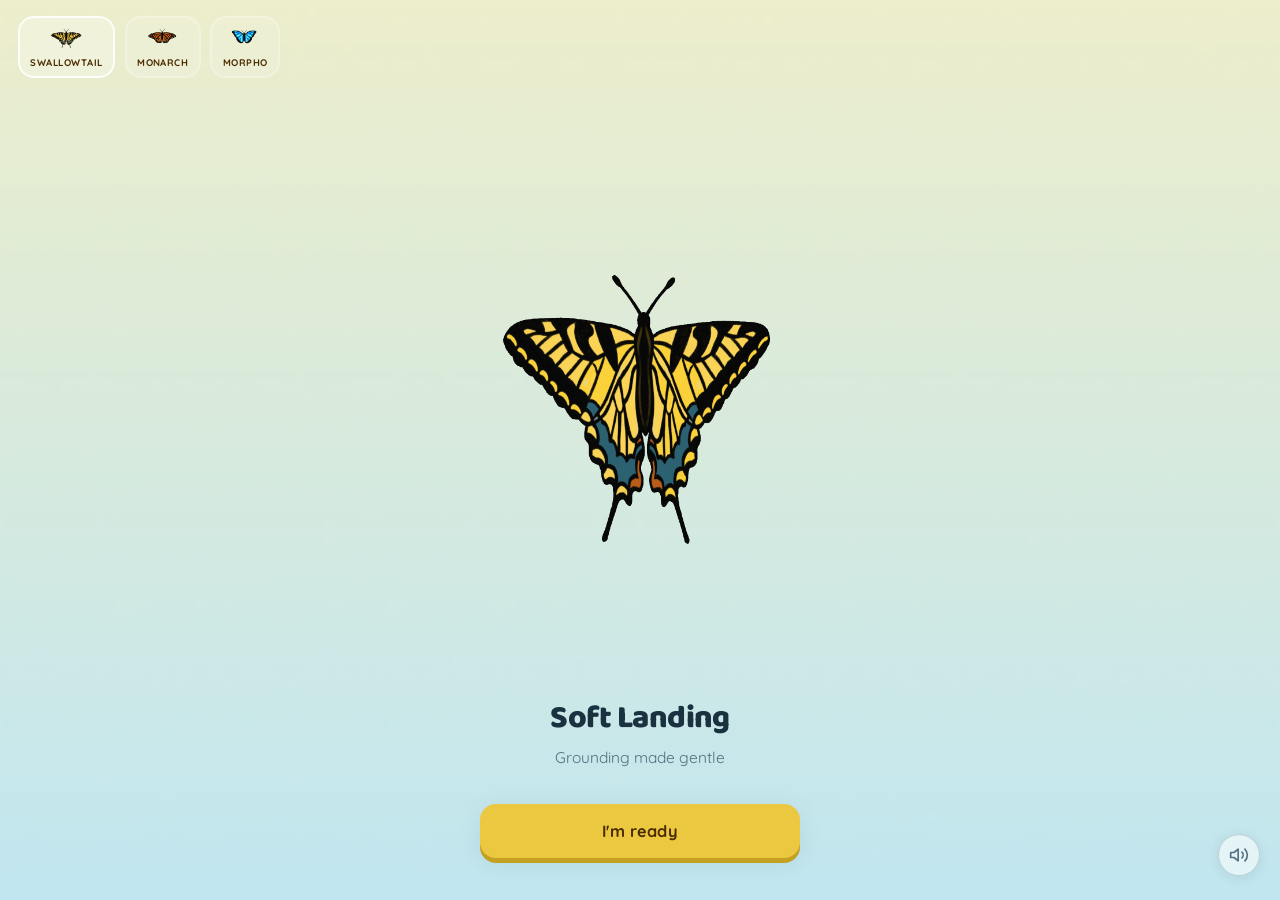
==== commit 20be0eed: "Shift monarch/morpho further down-right, rename Blue Morpho to Morpho" ====
--- a/index.html
+++ b/index.html
@@ -42,7 +42,7 @@
             </button>
             <button class="species-btn" data-theme="morpho" data-gif="images/bluemorpho.gif">
                 <img class="species-icon" src="images/bluemorpho.png" alt="">
-                <span>Blue Morpho</span>
+                <span>Morpho</span>
             </button>
         </div>
     </div>
--- a/style.css
+++ b/style.css
@@ -207,7 +207,7 @@
 }
 
 html.theme-monarch .butterfly-video {
-    object-position: 62% 58%;
+    object-position: 70% 68%;
 }
 
 html.theme-morpho .screen {
@@ -215,7 +215,7 @@
 }
 
 html.theme-morpho .butterfly-video {
-    object-position: 62% 58%;
+    object-position: 70% 68%;
 }
 
 /* ─── Breathing screen ───────────────────────────────────── */
@@ -462,16 +462,16 @@
 /* ─── Camera Screen ──────────────────────────────────────── */
 
 .content--camera {
-    gap: 0.9rem;
-    padding: 1rem 1.25rem 1.25rem;
+    gap: 0.65rem;
+    padding: clamp(4.5rem, 11vw, 5.5rem) 1.25rem 1rem;
 }
 
 .camera-wrap {
     position: relative;
     width: 100%;
     max-width: 340px;
-    height: 400px;
-    max-height: calc(100vh - 300px);
+    height: 300px;
+    max-height: calc(100vh - 360px);
     border-radius: var(--radius-lg);
     overflow: hidden;
     background: #0D2830;
@@ -544,11 +544,11 @@
 }
 
 .camera-prompt {
-    font-size: 1rem;
+    font-size: 0.9rem;
     font-weight: 700;
     color: var(--text);
     background: var(--bg-card);
-    padding: 0.65rem 1.5rem;
+    padding: 0.45rem 1.2rem;
     border-radius: 100px;
     box-shadow: var(--shadow-sm);
     border: 1.5px solid rgba(var(--teal-rgb), 0.28);
@@ -560,8 +560,8 @@
 }
 
 .btn--capture {
-    width: 72px;
-    height: 72px;
+    width: 62px;
+    height: 62px;
     border-radius: 50%;
     border: 3px solid rgba(255,255,255,0.75);
     background: var(--bg-card);
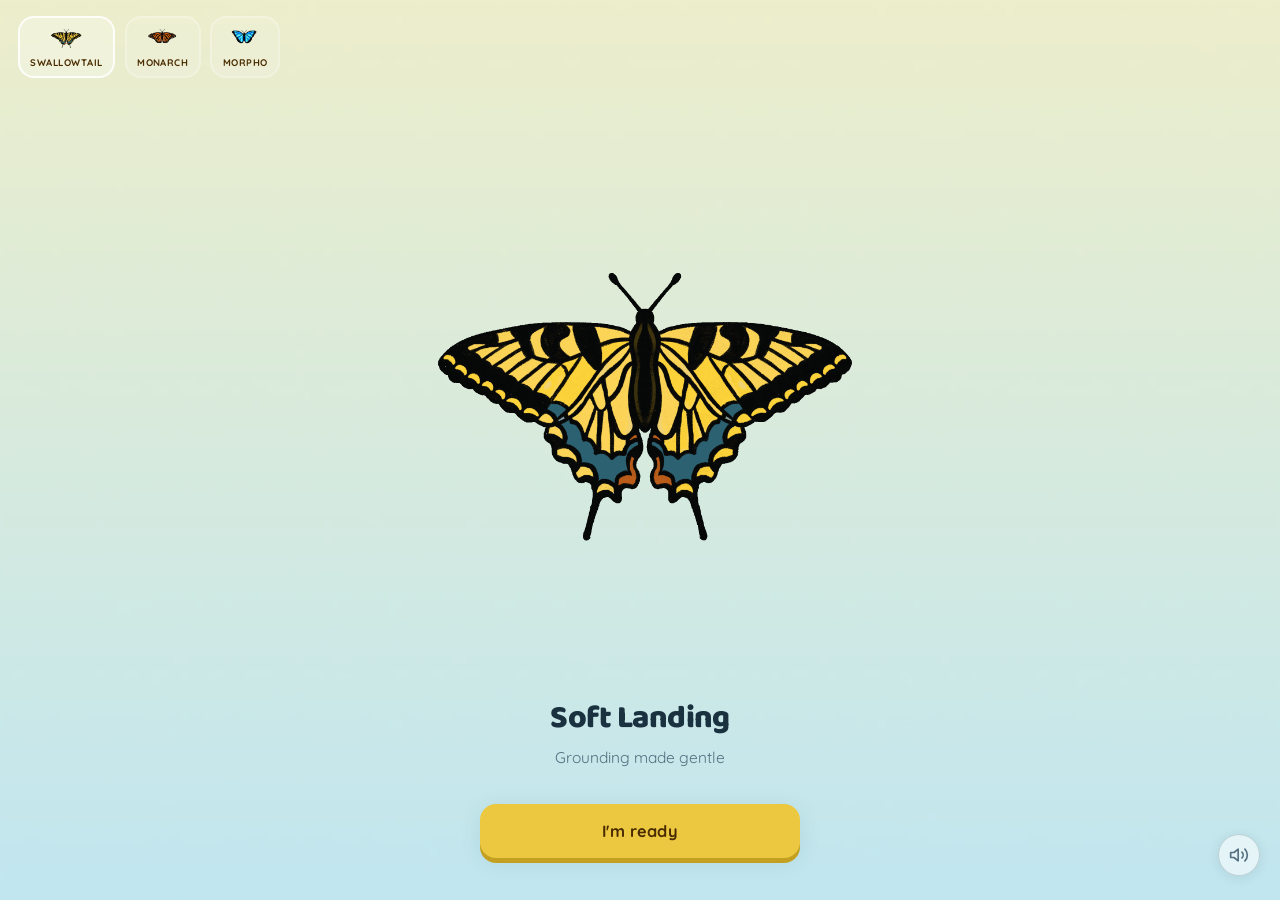
==== commit ff8e0ebf: "Hide butterfly after fly-up animation so it doesn't flash back before transition" ====
--- a/index.html
+++ b/index.html
@@ -301,6 +301,7 @@
     bfImg.classList.add('flying-up');
     if (musicOn) music.play().catch(() => {});
     setTimeout(() => {
+        bfImg.style.opacity = '0';
         bfImg.classList.remove('flying-up');
         goTo('camera', initCamera);
     }, 680);
@@ -622,8 +623,10 @@
 
 document.getElementById('btnClose').addEventListener('click', () => {
     goTo('home', () => {
-        document.getElementById('butterflyVideo').src = THEME_GIF[currentTheme] || THEME_GIF[''];
-        document.getElementById('butterflyVideo').classList.remove('flying-up');
+        const bv = document.getElementById('butterflyVideo');
+        bv.src = THEME_GIF[currentTheme] || THEME_GIF[''];
+        bv.classList.remove('flying-up');
+        bv.style.opacity = '';
     });
 });
 
--- a/style.css
+++ b/style.css
@@ -206,17 +206,15 @@
     background: url('images/monarchbg.png') top center/cover no-repeat;
 }
 
-html.theme-monarch .butterfly-video {
-    object-position: 70% 68%;
+html.theme-monarch .butterfly-video,
+html.theme-morpho .butterfly-video {
+    transform: translateX(2.6%);
 }
 
 html.theme-morpho .screen {
     background: url('images/morphobg.png') top center/cover no-repeat;
 }
 
-html.theme-morpho .butterfly-video {
-    object-position: 70% 68%;
-}
 
 /* ─── Breathing screen ───────────────────────────────────── */
 
@@ -250,6 +248,17 @@
 
 .butterfly-video.flying-up {
     animation: butterflyFlyUp 0.68s cubic-bezier(0.4, 0, 0.2, 1) forwards;
+}
+
+html.theme-monarch .butterfly-video.flying-up,
+html.theme-morpho .butterfly-video.flying-up {
+    animation: butterflyFlyUpOffset 0.68s cubic-bezier(0.4, 0, 0.2, 1) forwards;
+}
+
+@keyframes butterflyFlyUpOffset {
+    0%   { transform: translateX(2.6%) translateY(0) scale(1);       opacity: 1; }
+    60%  { transform: translateX(2.6%) translateY(-30%) scale(1.08); opacity: 1; }
+    100% { transform: translateX(2.6%) translateY(-130%) scale(0.9); opacity: 0; }
 }
 
 .heading--light   { color: var(--theme-text); }
@@ -462,16 +471,16 @@
 /* ─── Camera Screen ──────────────────────────────────────── */
 
 .content--camera {
-    gap: 0.65rem;
-    padding: clamp(4.5rem, 11vw, 5.5rem) 1.25rem 1rem;
+    gap: 0.55rem;
+    padding: clamp(5.5rem, 14vw, 7rem) 1.25rem 0.5rem;
 }
 
 .camera-wrap {
     position: relative;
     width: 100%;
     max-width: 340px;
-    height: 300px;
-    max-height: calc(100vh - 360px);
+    height: 260px;
+    max-height: calc(100dvh - 420px);
     border-radius: var(--radius-lg);
     overflow: hidden;
     background: #0D2830;
